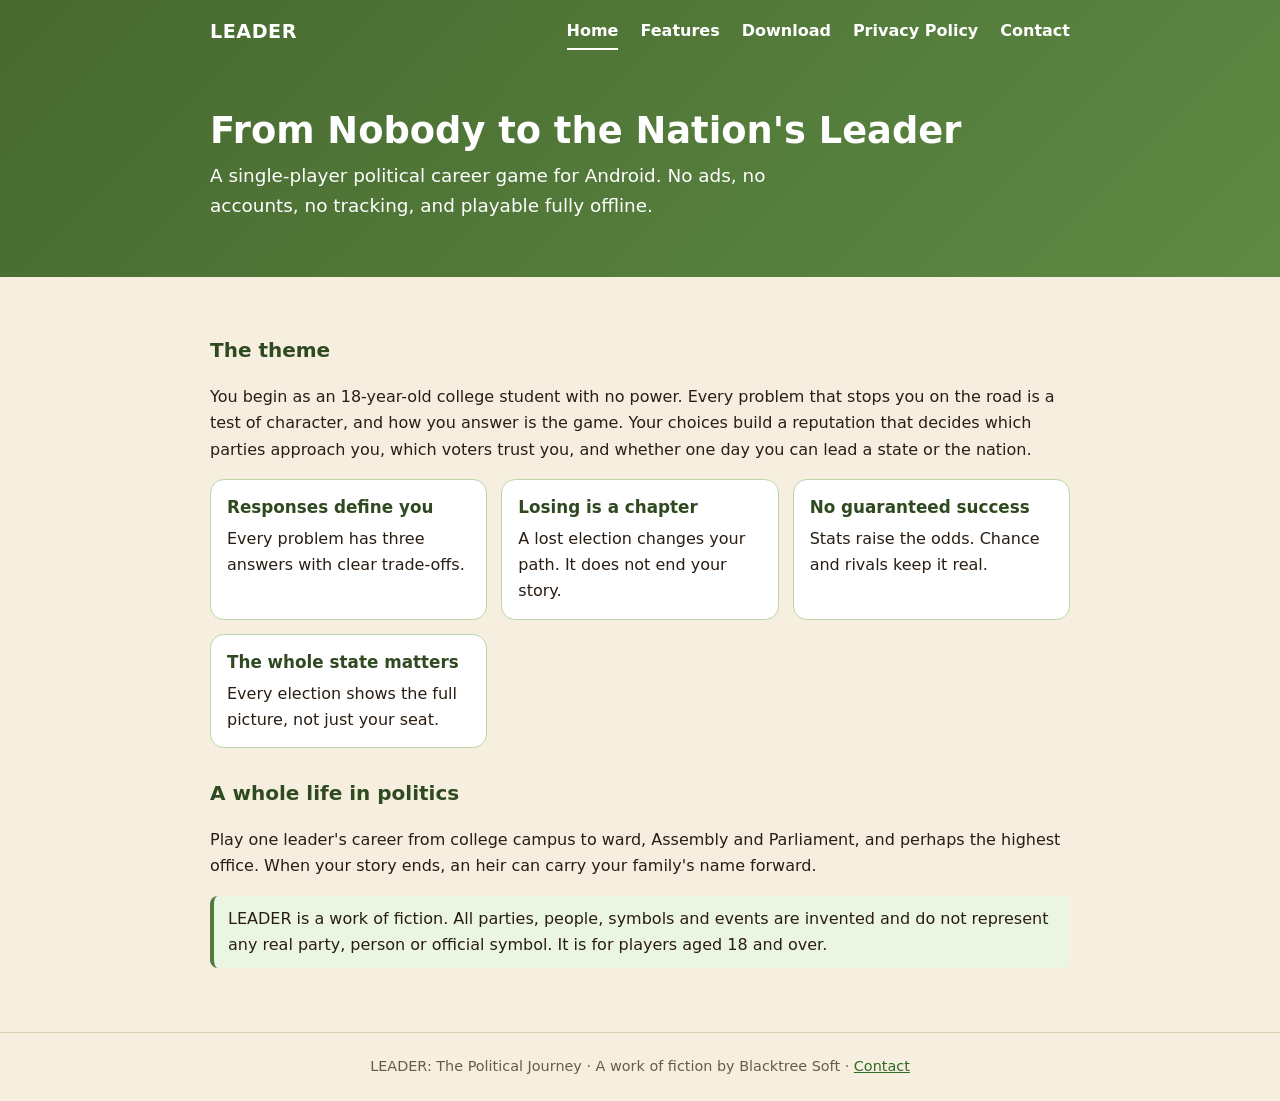
==== index.html @ b8b1bebf "Add Download page" ====
<!doctype html>
<html lang="en"><head><meta charset="utf-8"><meta name="viewport" content="width=device-width,initial-scale=1">
<title>LEADER: The Political Journey</title><meta name="description" content="LEADER: The Political Journey, a fictional single-player political career game for Android.">
<link rel="stylesheet" href="style.css"></head><body>
<header><nav><b>LEADER</b><a href="index.html" class=on>Home</a><a href="features.html">Features</a><a href="download.html">Download</a><a href="privacy.html">Privacy Policy</a><a href="contact.html">Contact</a></nav><div class="hero"><h1>From Nobody to the Nation's Leader</h1><p>A single-player political career game for Android. No ads, no accounts, no tracking, and playable fully offline.</p></div></header>
<main>
<h2>The theme</h2>
<p>You begin as an 18-year-old college student with no power. Every problem that stops you on the road is a test of character, and how you answer is the game. Your choices build a reputation that decides which parties approach you, which voters trust you, and whether one day you can lead a state or the nation.</p>
<div class="grid">
<div class="card"><h3>Responses define you</h3><p>Every problem has three answers with clear trade-offs.</p></div>
<div class="card"><h3>Losing is a chapter</h3><p>A lost election changes your path. It does not end your story.</p></div>
<div class="card"><h3>No guaranteed success</h3><p>Stats raise the odds. Chance and rivals keep it real.</p></div>
<div class="card"><h3>The whole state matters</h3><p>Every election shows the full picture, not just your seat.</p></div>
</div>
<h2>A whole life in politics</h2>
<p>Play one leader's career from college campus to ward, Assembly and Parliament, and perhaps the highest office. When your story ends, an heir can carry your family's name forward.</p>
<p class="note">LEADER is a work of fiction. All parties, people, symbols and events are invented and do not represent any real party, person or official symbol. It is for players aged 18 and over.</p>
</main>
<footer>LEADER: The Political Journey &middot; A work of fiction by Blacktree Soft &middot; <a href="contact.html">Contact</a></footer>
</body></html>
---- style.css ----
*{box-sizing:border-box}body{margin:0;font:16px/1.65 system-ui,-apple-system,Segoe UI,Roboto,sans-serif;color:#2a1d12;background:#f6efdf}
header{background:linear-gradient(135deg,#47692f,#5e8a44);color:#fff}
nav{max-width:900px;margin:auto;padding:14px 20px;display:flex;flex-wrap:wrap;gap:6px 22px;align-items:center}
nav b{font-size:1.2rem;margin-right:auto;letter-spacing:.5px}nav a{color:#fff;text-decoration:none;font-weight:600;padding:4px 0;border-bottom:2px solid transparent}
nav a.on,nav a:hover{border-color:#fff}
.hero{max-width:900px;margin:auto;padding:46px 20px 56px}.hero h1{font-size:2.3rem;margin:0 0 8px;line-height:1.15}.hero p{font-size:1.15rem;margin:0;max-width:600px}
main{max-width:900px;margin:auto;padding:28px 20px 48px}h1{font-size:1.9rem}h2{font-size:1.25rem;margin-top:1.8rem;color:#2f4a20}
.grid{display:grid;grid-template-columns:repeat(auto-fit,minmax(240px,1fr));gap:14px}
.card{background:#fff;border:1.5px solid #b9d6a8;border-radius:14px;padding:14px 16px}.card h3{margin:0 0 4px;font-size:1.05rem;color:#2f4a20}.card p{margin:0}
.note{background:#eaf6e3;border-left:4px solid #52783b;padding:10px 14px;border-radius:8px}
footer{text-align:center;padding:22px 16px;color:#6b5a48;font-size:.9rem;border-top:1px solid #dccfb4}
a{color:#2f6a22}
.btn{display:inline-block;background:#47692f;color:#fff;text-decoration:none;font-weight:700;padding:12px 24px;border-radius:12px}
code{background:#eaf6e3;padding:1px 5px;border-radius:4px}
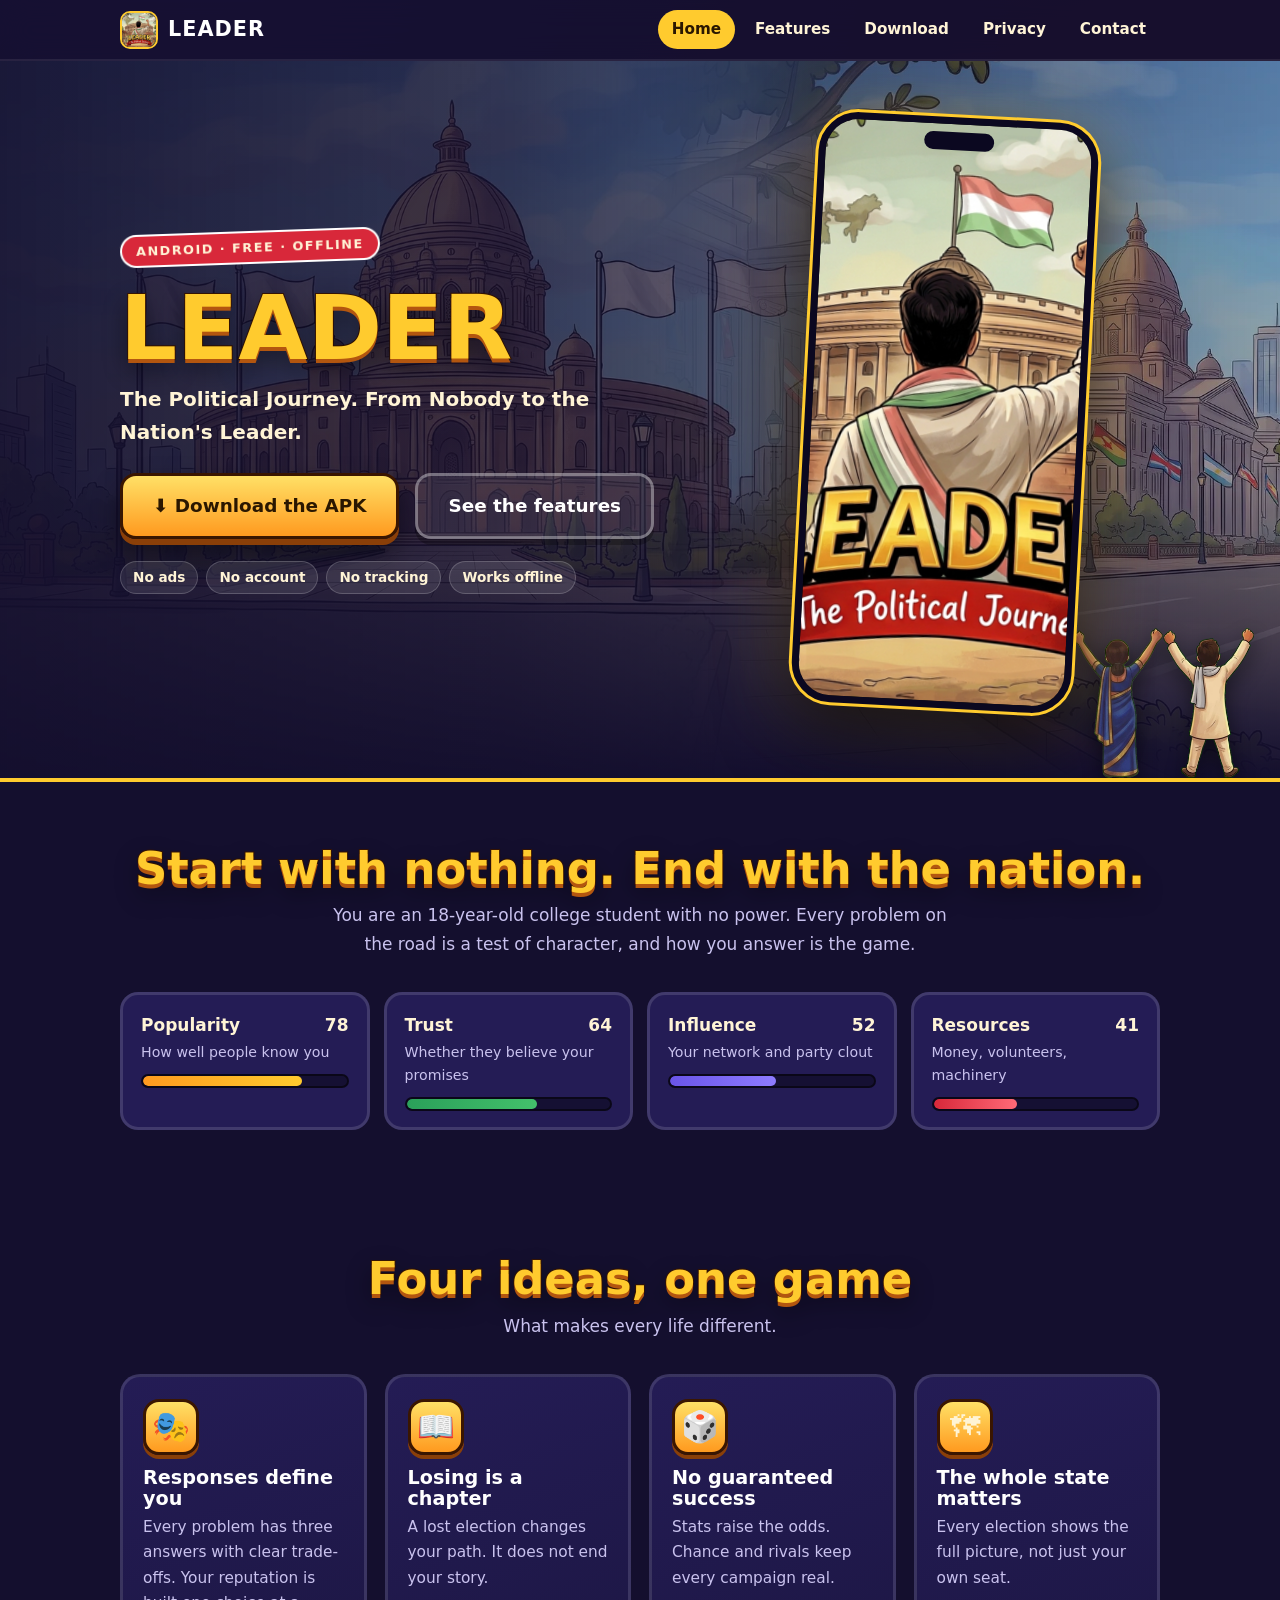
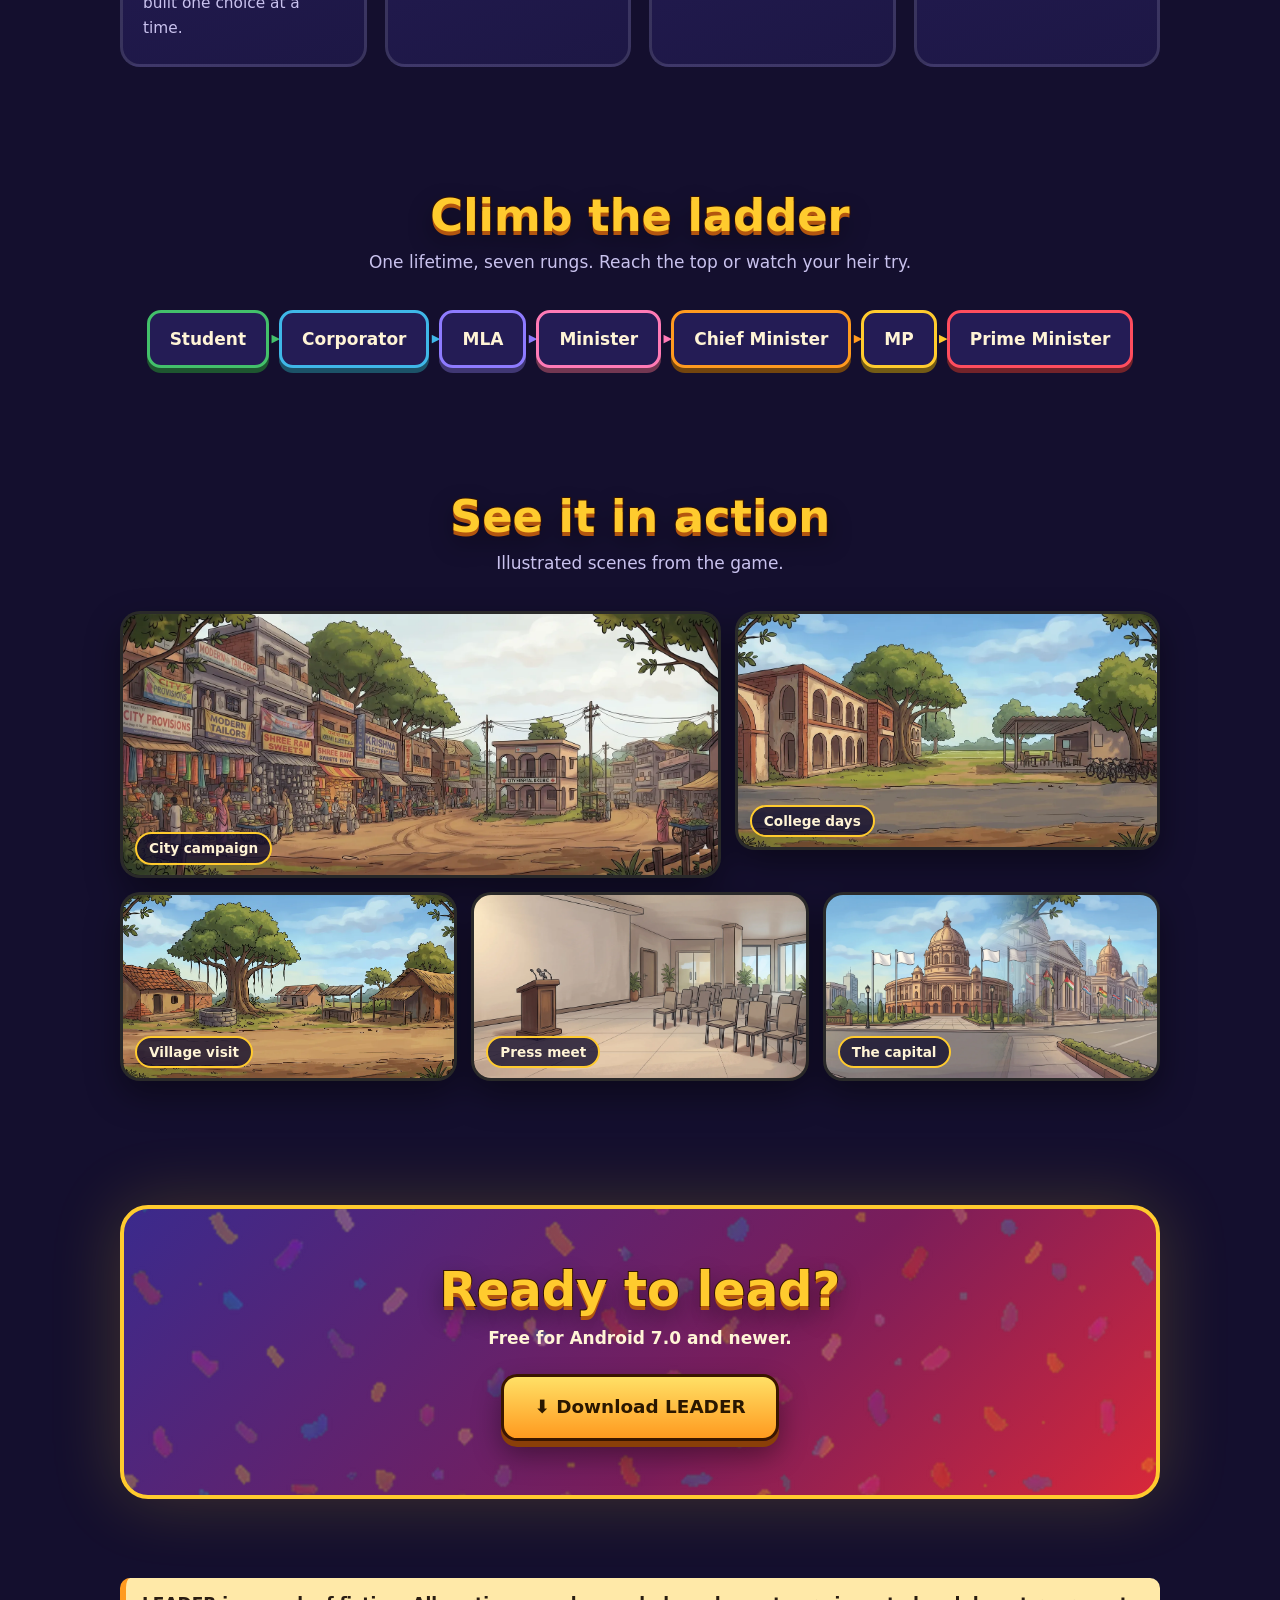
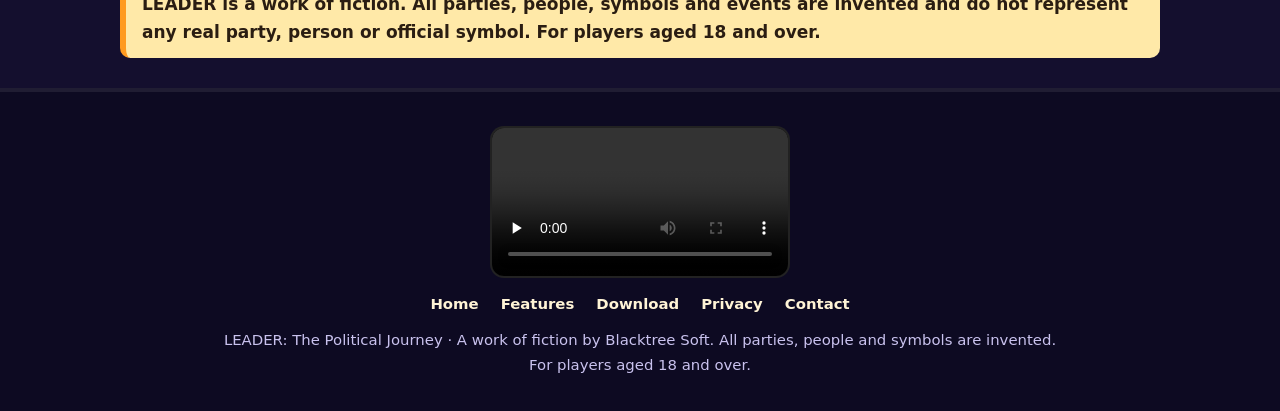
==== commit c2913d2e: "Game-style redesign with game art, title video and animations Co-Authored-By: Claude Sonnet 5.5 <nor" ====
--- a/index.html
+++ b/index.html
@@ -1,20 +1,61 @@
 <!doctype html>
 <html lang="en"><head><meta charset="utf-8"><meta name="viewport" content="width=device-width,initial-scale=1">
-<title>LEADER: The Political Journey</title><meta name="description" content="LEADER: The Political Journey, a fictional single-player political career game for Android.">
-<link rel="stylesheet" href="style.css"></head><body>
-<header><nav><b>LEADER</b><a href="index.html" class=on>Home</a><a href="features.html">Features</a><a href="download.html">Download</a><a href="privacy.html">Privacy Policy</a><a href="contact.html">Contact</a></nav><div class="hero"><h1>From Nobody to the Nation's Leader</h1><p>A single-player political career game for Android. No ads, no accounts, no tracking, and playable fully offline.</p></div></header>
-<main>
-<h2>The theme</h2>
-<p>You begin as an 18-year-old college student with no power. Every problem that stops you on the road is a test of character, and how you answer is the game. Your choices build a reputation that decides which parties approach you, which voters trust you, and whether one day you can lead a state or the nation.</p>
+<title>LEADER: The Political Journey</title><meta name="description" content="LEADER: The Political Journey, a fictional single-player political career game for Android. Rise from student to Prime Minister."><meta name="theme-color" content="#140f2e">
+<meta property="og:title" content="LEADER: The Political Journey"><meta property="og:description" content="LEADER: The Political Journey, a fictional single-player political career game for Android. Rise from student to Prime Minister."><meta property="og:image" content="img/icon.png">
+<link rel="icon" href="img/favicon.png"><link rel="stylesheet" href="style.css"></head><body>
+<div class="bar"><div class="wrap"><a class="logo" href="index.html"><img src="img/favicon.png" alt="">LEADER</a><nav><a href="index.html" class=on>Home</a><a href="features.html">Features</a><a href="download.html">Download</a><a href="privacy.html">Privacy</a><a href="contact.html">Contact</a></nav></div></div>
+<header class="hero"><div class="bg"></div>
+<div class="heroChars"><img src="img/player_female_formal_cheer.webp" alt=""><img src="img/player_male_kurta_cheer.webp" alt=""></div>
+<div class="wrap"><div>
+<span class="tag">Android &middot; Free &middot; Offline</span>
+<h1 class="gold">LEADER</h1>
+<p class="lead">The Political Journey. From Nobody to the Nation's Leader.</p>
+<div class="cta"><a class="btn" href="download.html">&#11015; Download the APK</a><a class="btn ghost" href="features.html">See the features</a></div>
+<div class="badges"><span>No ads</span><span>No account</span><span>No tracking</span><span>Works offline</span></div>
+</div>
+<div class="phone"><video src="video/title.mp4" autoplay muted loop playsinline poster="img/icon.png"></video></div>
+</div></header>
+
+<section><div class="wrap"><h2 class="sec gold rv">Start with nothing. End with the nation.</h2>
+<p class="sub rv">You are an 18-year-old college student with no power. Every problem on the road is a test of character, and how you answer is the game.</p>
+<div class="stats">
+<div class="stat"><b>Popularity <span>78</span></b><small>How well people know you</small><div class="meter"><i style="--w:78%;background:linear-gradient(90deg,#ff9a1f,#ffcb2e)"></i></div></div>
+<div class="stat"><b>Trust <span>64</span></b><small>Whether they believe your promises</small><div class="meter"><i style="--w:64%;background:linear-gradient(90deg,#2aa05a,#43c06b)"></i></div></div>
+<div class="stat"><b>Influence <span>52</span></b><small>Your network and party clout</small><div class="meter"><i style="--w:52%;background:linear-gradient(90deg,#6a55e8,#8e7bff)"></i></div></div>
+<div class="stat"><b>Resources <span>41</span></b><small>Money, volunteers, machinery</small><div class="meter"><i style="--w:41%;background:linear-gradient(90deg,#d8283a,#ff6a77)"></i></div></div>
+</div></div></section>
+
+<section><div class="wrap"><h2 class="sec gold rv">Four ideas, one game</h2><p class="sub rv">What makes every life different.</p>
 <div class="grid">
-<div class="card"><h3>Responses define you</h3><p>Every problem has three answers with clear trade-offs.</p></div>
-<div class="card"><h3>Losing is a chapter</h3><p>A lost election changes your path. It does not end your story.</p></div>
-<div class="card"><h3>No guaranteed success</h3><p>Stats raise the odds. Chance and rivals keep it real.</p></div>
-<div class="card"><h3>The whole state matters</h3><p>Every election shows the full picture, not just your seat.</p></div>
-</div>
-<h2>A whole life in politics</h2>
-<p>Play one leader's career from college campus to ward, Assembly and Parliament, and perhaps the highest office. When your story ends, an heir can carry your family's name forward.</p>
-<p class="note">LEADER is a work of fiction. All parties, people, symbols and events are invented and do not represent any real party, person or official symbol. It is for players aged 18 and over.</p>
-</main>
-<footer>LEADER: The Political Journey &middot; A work of fiction by Blacktree Soft &middot; <a href="contact.html">Contact</a></footer>
+<div class="card rv"><div class="ico">&#127917;</div><h3>Responses define you</h3><p>Every problem has three answers with clear trade-offs. Your reputation is built one choice at a time.</p></div>
+<div class="card rv"><div class="ico">&#128214;</div><h3>Losing is a chapter</h3><p>A lost election changes your path. It does not end your story.</p></div>
+<div class="card rv"><div class="ico">&#127922;</div><h3>No guaranteed success</h3><p>Stats raise the odds. Chance and rivals keep every campaign real.</p></div>
+<div class="card rv"><div class="ico">&#128506;</div><h3>The whole state matters</h3><p>Every election shows the full picture, not just your own seat.</p></div>
+</div></div></section>
+
+<section><div class="wrap"><h2 class="sec gold rv">Climb the ladder</h2><p class="sub rv">One lifetime, seven rungs. Reach the top or watch your heir try.</p>
+<div class="ladder rv"><div class="rung">Student</div><div class="rung">Corporator</div><div class="rung">MLA</div><div class="rung">Minister</div><div class="rung">Chief Minister</div><div class="rung">MP</div><div class="rung">Prime Minister</div></div></div></section>
+
+<section><div class="wrap"><h2 class="sec gold rv">See it in action</h2><p class="sub rv">Illustrated scenes from the game.</p>
+<div class="gal">
+<div class="shot rv"><img src="img/trail_city_2.webp" alt="A busy city street" loading="lazy"><span>City campaign</span></div>
+<div class="shot rv"><img src="img/trail_college.webp" alt="A college campus" loading="lazy"><span>College days</span></div>
+<div class="shot rv"><img src="img/trail_village_4.webp" alt="A village road" loading="lazy"><span>Village visit</span></div>
+<div class="shot rv"><img src="img/bg_press.webp" alt="The press room" loading="lazy"><span>Press meet</span></div>
+<div class="shot rv"><img src="img/bg_capital.webp" alt="The capital" loading="lazy"><span>The capital</span></div>
+</div></div></section>
+
+<section><div class="wrap"><div class="band rv"><h2 class="gold">Ready to lead?</h2><p style="font-weight:800;margin:0 0 22px">Free for Android 7.0 and newer.</p><a class="btn" href="download.html">&#11015; Download LEADER</a></div></div></section>
+<div class="wrap"><p class="note" style="color:#2a1d12;font-weight:700">LEADER is a work of fiction. All parties, people, symbols and events are invented and do not represent any real party, person or official symbol. For players aged 18 and over.</p></div>
+
+<footer><div class="made"><video src="video/blacktree.mp4" controls preload="none" playsinline></video></div>
+<div class="links"><a href="index.html">Home</a><a href="features.html">Features</a><a href="download.html">Download</a><a href="privacy.html">Privacy</a><a href="contact.html">Contact</a></div>
+LEADER: The Political Journey &middot; A work of fiction by Blacktree Soft. All parties, people and symbols are invented.<br>For players aged 18 and over.</footer>
+
+<script>
+(function(){var io=new IntersectionObserver(function(es){es.forEach(function(e){if(e.isIntersecting){e.target.classList.add('on');io.unobserve(e.target)}})},{threshold:.15});
+document.querySelectorAll('.rv,.stats').forEach(function(n){io.observe(n)});
+setTimeout(function(){document.querySelectorAll('.rv,.stats').forEach(function(n){var r=n.getBoundingClientRect();if(r.top<innerHeight*1.2)n.classList.add('on')})},1200);
+var v=document.querySelector('.phone video');if(v){v.play&&v.play().catch(function(){})}})();
+</script>
 </body></html>
--- a/style.css
+++ b/style.css
@@ -1,14 +1,95 @@
-*{box-sizing:border-box}body{margin:0;font:16px/1.65 system-ui,-apple-system,Segoe UI,Roboto,sans-serif;color:#2a1d12;background:#f6efdf}
-header{background:linear-gradient(135deg,#47692f,#5e8a44);color:#fff}
-nav{max-width:900px;margin:auto;padding:14px 20px;display:flex;flex-wrap:wrap;gap:6px 22px;align-items:center}
-nav b{font-size:1.2rem;margin-right:auto;letter-spacing:.5px}nav a{color:#fff;text-decoration:none;font-weight:600;padding:4px 0;border-bottom:2px solid transparent}
-nav a.on,nav a:hover{border-color:#fff}
-.hero{max-width:900px;margin:auto;padding:46px 20px 56px}.hero h1{font-size:2.3rem;margin:0 0 8px;line-height:1.15}.hero p{font-size:1.15rem;margin:0;max-width:600px}
-main{max-width:900px;margin:auto;padding:28px 20px 48px}h1{font-size:1.9rem}h2{font-size:1.25rem;margin-top:1.8rem;color:#2f4a20}
-.grid{display:grid;grid-template-columns:repeat(auto-fit,minmax(240px,1fr));gap:14px}
-.card{background:#fff;border:1.5px solid #b9d6a8;border-radius:14px;padding:14px 16px}.card h3{margin:0 0 4px;font-size:1.05rem;color:#2f4a20}.card p{margin:0}
-.note{background:#eaf6e3;border-left:4px solid #52783b;padding:10px 14px;border-radius:8px}
-footer{text-align:center;padding:22px 16px;color:#6b5a48;font-size:.9rem;border-top:1px solid #dccfb4}
-a{color:#2f6a22}
-.btn{display:inline-block;background:#47692f;color:#fff;text-decoration:none;font-weight:700;padding:12px 24px;border-radius:12px}
-code{background:#eaf6e3;padding:1px 5px;border-radius:4px}
+
+:root{--ink:#140f2e;--ink2:#1d1745;--panel:#241c55;--gold:#ffcb2e;--gold2:#ff9a1f;--red:#d8283a;--green:#43c06b;--cream:#fff4d6;--mut:#c9c2ee}
+*{box-sizing:border-box}html{scroll-behavior:smooth}
+body{margin:0;font:17px/1.65 "Avenir Next",ui-rounded,"Trebuchet MS",system-ui,sans-serif;color:var(--cream);background:var(--ink);overflow-x:hidden}
+body:before{content:"";position:fixed;inset:0;z-index:-1;background:radial-gradient(900px 500px at 15% -5%,#3b2a8c55,transparent),radial-gradient(800px 500px at 100% 20%,#d8283a22,transparent),var(--ink)}
+a{color:var(--gold)}img{max-width:100%}
+.wrap{max-width:1080px;margin:auto;padding:0 20px}
+/* nav */
+.bar{position:sticky;top:0;z-index:20;backdrop-filter:blur(14px);background:#140f2ecc;border-bottom:2px solid #ffffff14}
+.bar .wrap{display:flex;align-items:center;gap:8px 20px;flex-wrap:wrap;padding-top:10px;padding-bottom:10px}
+.logo{display:flex;align-items:center;gap:10px;margin-right:auto;text-decoration:none;color:#fff;font-weight:900;font-size:1.3rem;letter-spacing:1px}
+.logo img{width:38px;height:38px;border-radius:10px;border:2px solid var(--gold)}
+.bar nav{display:flex;flex-wrap:wrap;gap:4px 6px}
+.bar nav a{color:var(--cream);text-decoration:none;font-weight:800;font-size:.95rem;padding:7px 14px;border-radius:999px;transition:.2s}
+.bar nav a:hover{background:#ffffff1c}.bar nav a.on{background:var(--gold);color:#2a1700}
+/* type */
+h1,h2,h3{font-family:"Arial Rounded MT Bold","Avenir Next",ui-rounded,"Trebuchet MS",system-ui,sans-serif;font-weight:900;line-height:1.1;margin:0}
+.gold{color:var(--gold);-webkit-text-stroke:2px #3a1600;paint-order:stroke fill;text-shadow:0 4px 0 #b3560f,0 10px 24px #0007}
+h2.sec{font-size:clamp(1.9rem,4.5vw,2.8rem);text-align:center;margin:0 0 8px}
+.sub{text-align:center;color:var(--mut);max-width:620px;margin:0 auto 34px}
+section{padding:62px 0}
+/* buttons */
+.btn{display:inline-flex;align-items:center;gap:10px;font-weight:900;font-size:1.15rem;text-decoration:none;color:#2a1700;padding:15px 30px;border-radius:16px;background:linear-gradient(#ffe066,var(--gold2));border:3px solid #3a1600;box-shadow:0 6px 0 #8a3f08,0 14px 28px #0006;transition:.15s}
+.btn:hover{transform:translateY(-3px);box-shadow:0 9px 0 #8a3f08,0 18px 34px #0007}.btn:active{transform:translateY(4px);box-shadow:0 2px 0 #8a3f08}
+.btn.ghost{background:#ffffff14;color:#fff;border-color:#ffffff55;box-shadow:0 6px 0 #0004}
+/* hero */
+.hero{position:relative;overflow:hidden;border-bottom:4px solid var(--gold)}
+.hero .bg{position:absolute;inset:0;background:url(img/bg_capital.webp) center/cover;filter:saturate(1.15);transform:scale(1.08);animation:drift 28s ease-in-out infinite alternate}
+.hero:after{content:"";position:absolute;inset:0;background:linear-gradient(90deg,#140f2ef0 0%,#140f2ecc 40%,#140f2e55 100%),linear-gradient(0deg,var(--ink),transparent 40%)}
+.hero .wrap{position:relative;z-index:2;display:grid;grid-template-columns:1.15fr .85fr;gap:30px;align-items:center;padding-top:56px;padding-bottom:70px}
+.tag{display:inline-block;background:var(--red);border:2px solid #fff;border-radius:999px;padding:4px 14px;font-weight:900;font-size:.8rem;letter-spacing:1.5px;text-transform:uppercase;transform:rotate(-2deg)}
+.hero h1{font-size:clamp(3rem,9vw,5.6rem);margin:14px 0 4px}
+.hero .lead{font-size:1.25rem;font-weight:700;margin:6px 0 24px;max-width:520px}
+.cta{display:flex;flex-wrap:wrap;gap:16px}
+.badges{display:flex;flex-wrap:wrap;gap:8px;margin-top:22px}.badges span{background:#ffffff18;border:1.5px solid #ffffff30;border-radius:999px;padding:4px 12px;font-size:.85rem;font-weight:800}
+.phone{justify-self:center;position:relative;width:min(280px,70vw);aspect-ratio:9/19;border-radius:40px;border:7px solid #0b0820;background:#000;box-shadow:0 0 0 3px var(--gold),0 30px 70px #000a,0 0 80px #ffcb2e44;overflow:hidden;transform:rotate(3deg);animation:float 5s ease-in-out infinite}
+.phone video{width:100%;height:100%;object-fit:cover;display:block}
+.phone:before{content:"";position:absolute;top:8px;left:50%;width:70px;height:18px;margin-left:-35px;background:#0b0820;border-radius:12px;z-index:3}
+@keyframes float{50%{transform:rotate(3deg) translateY(-14px)}}@keyframes drift{to{transform:scale(1.18) translateX(-2%)}}
+.heroChars{position:absolute;right:2%;bottom:0;z-index:1;display:flex;gap:0;align-items:flex-end;opacity:.95;pointer-events:none}
+.heroChars img{height:150px;filter:drop-shadow(0 8px 10px #0008)}
+/* stat bars */
+.stats{display:grid;grid-template-columns:repeat(auto-fit,minmax(220px,1fr));gap:14px}
+.stat{background:var(--panel);border:3px solid #ffffff22;border-radius:18px;padding:16px 18px}
+.stat b{display:flex;justify-content:space-between;font-weight:900}.stat small{color:var(--mut);display:block;margin:2px 0 10px}
+.meter{height:14px;border-radius:99px;background:#0006;overflow:hidden;border:2px solid #0008}.meter i{display:block;height:100%;width:0;border-radius:99px;transition:width 1.4s cubic-bezier(.2,.8,.2,1)}
+.on .meter i{width:var(--w)}
+/* cards */
+.grid{display:grid;grid-template-columns:repeat(auto-fit,minmax(215px,1fr));gap:18px}
+.card{position:relative;background:linear-gradient(160deg,var(--panel),var(--ink2));border:3px solid #ffffff1f;border-radius:20px;padding:22px 20px;transition:.25s;overflow:hidden}
+.card:hover{transform:translateY(-6px) rotate(-.6deg);border-color:var(--gold);box-shadow:0 18px 40px #0007,0 0 0 1px var(--gold)}
+.card .ico{width:56px;height:56px;display:grid;place-items:center;font-size:1.9rem;border-radius:16px;background:linear-gradient(#ffe066,var(--gold2));border:3px solid #3a1600;box-shadow:0 4px 0 #8a3f08;margin-bottom:12px}
+.card h3{font-size:1.2rem;margin-bottom:6px;color:#fff}.card p{margin:0;color:var(--mut);font-size:.96rem}
+/* ladder */
+.ladder{display:flex;flex-wrap:wrap;justify-content:center;gap:10px}
+.rung{position:relative;padding:12px 20px;border-radius:14px;font-weight:900;background:var(--panel);border:3px solid #ffffff2a;transition:.2s}
+.rung:nth-child(1){--c:#43c06b}.rung:nth-child(2){--c:#3fb7e8}.rung:nth-child(3){--c:#8e7bff}.rung:nth-child(4){--c:#ff7ab6}.rung:nth-child(5){--c:#ff9a1f}.rung:nth-child(6){--c:#ffcb2e}.rung:nth-child(7){--c:#ff4d5e}
+.rung{border-color:var(--c);box-shadow:0 5px 0 color-mix(in srgb,var(--c) 45%,#000)}.rung:hover{background:var(--c);color:#1a0d00;transform:translateY(-4px)}
+.rung:not(:last-child):after{content:"\25B6";position:absolute;right:-14px;top:50%;transform:translateY(-50%);font-size:.7rem;color:var(--c)}
+/* gallery */
+.gal{display:grid;grid-template-columns:repeat(12,1fr);gap:14px}
+.shot{position:relative;border-radius:20px;overflow:hidden;border:3px solid #ffffff2a;aspect-ratio:16/9;background:#000;box-shadow:0 14px 34px #0006}
+.shot img{width:100%;height:100%;object-fit:cover;transition:transform .6s}.shot:hover img{transform:scale(1.08)}
+.shot span{position:absolute;left:12px;bottom:10px;background:#140f2ecc;border:2px solid var(--gold);border-radius:999px;padding:3px 12px;font-weight:900;font-size:.85rem}
+.shot:nth-child(1){grid-column:span 7;aspect-ratio:auto;min-height:250px}.shot:nth-child(2){grid-column:span 5}
+.shot:nth-child(3),.shot:nth-child(4),.shot:nth-child(5){grid-column:span 4}
+/* download band */
+.band{position:relative;overflow:hidden;text-align:center;border-radius:28px;border:4px solid var(--gold);padding:54px 24px;background:linear-gradient(135deg,#3b2a8c,#7a1d5a 60%,#d8283a);box-shadow:0 0 70px #ffcb2e33}
+.band:before{content:"";position:absolute;inset:0;background:url(img/confetti.webp) center/cover;opacity:.28}
+.band>*{position:relative}.band h2{font-size:clamp(2rem,5vw,3rem);margin-bottom:8px}
+/* panels for text pages */
+.pagehead{position:relative;overflow:hidden;border-bottom:4px solid var(--gold);text-align:center;padding:50px 20px 44px}
+.pagehead:before{content:"";position:absolute;inset:0;background:var(--bg) center/cover;filter:saturate(1.1)}
+.pagehead:after{content:"";position:absolute;inset:0;background:linear-gradient(180deg,#140f2ebb,var(--ink))}
+.pagehead>*{position:relative;z-index:1}.pagehead h1{font-size:clamp(2.2rem,6vw,3.6rem)}.pagehead p{margin:8px auto 0;max-width:560px;color:var(--cream);font-weight:700}
+.paper{background:var(--cream);color:#2a1d12;border:4px solid #3a1600;border-radius:22px;padding:30px 30px 34px;box-shadow:0 8px 0 #8a3f08,0 24px 50px #0007;margin:40px 0 20px}
+.paper h1{display:none}.paper h2{font-size:1.25rem;margin:1.6rem 0 .3rem;color:#8a1f2c}.paper p,.paper li{color:#3b281a}.paper a{color:#a2230f;font-weight:800}
+.paper code{background:#f3e3b0;padding:1px 6px;border-radius:5px}
+.paper.dl{text-align:center}.paper.dl h2:first-child{margin-top:0}
+.note{background:#ffe9a8;border-left:6px solid var(--gold2);padding:12px 16px;border-radius:10px}
+.steps{counter-reset:s;list-style:none;padding:0;text-align:left;max-width:520px;margin:12px auto}
+.steps li{counter-increment:s;position:relative;padding:10px 0 10px 54px}
+.steps li:before{content:counter(s);position:absolute;left:0;top:6px;width:38px;height:38px;border-radius:50%;display:grid;place-items:center;font-weight:900;color:#2a1700;background:linear-gradient(#ffe066,var(--gold2));border:3px solid #3a1600}
+.bigmail{font-size:clamp(1.2rem,4vw,2rem);font-weight:900;word-break:break-all}
+.share{display:flex;gap:30px;flex-wrap:wrap;align-items:center;justify-content:center;margin-top:10px}
+/* footer */
+footer{margin-top:30px;border-top:4px solid #ffffff14;background:#0d0a22;text-align:center;padding:34px 20px;color:var(--mut);font-size:.93rem}
+footer .links{display:flex;flex-wrap:wrap;justify-content:center;gap:6px 22px;margin-bottom:12px}
+footer a{text-decoration:none;font-weight:800;color:var(--cream)}footer a:hover{color:var(--gold)}
+.made{max-width:300px;margin:0 auto 14px;border-radius:14px;overflow:hidden;border:2px solid #ffffff22;background:#000}.made video{width:100%;display:block}
+/* reveal */
+.rv{opacity:0;transform:translateY(28px);transition:opacity .7s,transform .7s}.rv.on{opacity:1;transform:none}
+@media(max-width:820px){.hero .wrap{grid-template-columns:1fr;text-align:center}.hero .lead{margin-inline:auto}.cta,.badges{justify-content:center}.heroChars{display:none}.hero:after{background:linear-gradient(180deg,#140f2ecc,#140f2ef2)}.phone{order:-1;width:200px}
+ .gal{grid-template-columns:1fr 1fr}.shot:nth-child(n){grid-column:span 2;aspect-ratio:16/9;min-height:0}.rung:after{display:none}.paper{padding:22px 18px}}
+@media(prefers-reduced-motion:reduce){*{animation:none!important;transition:none!important}.rv{opacity:1;transform:none}}
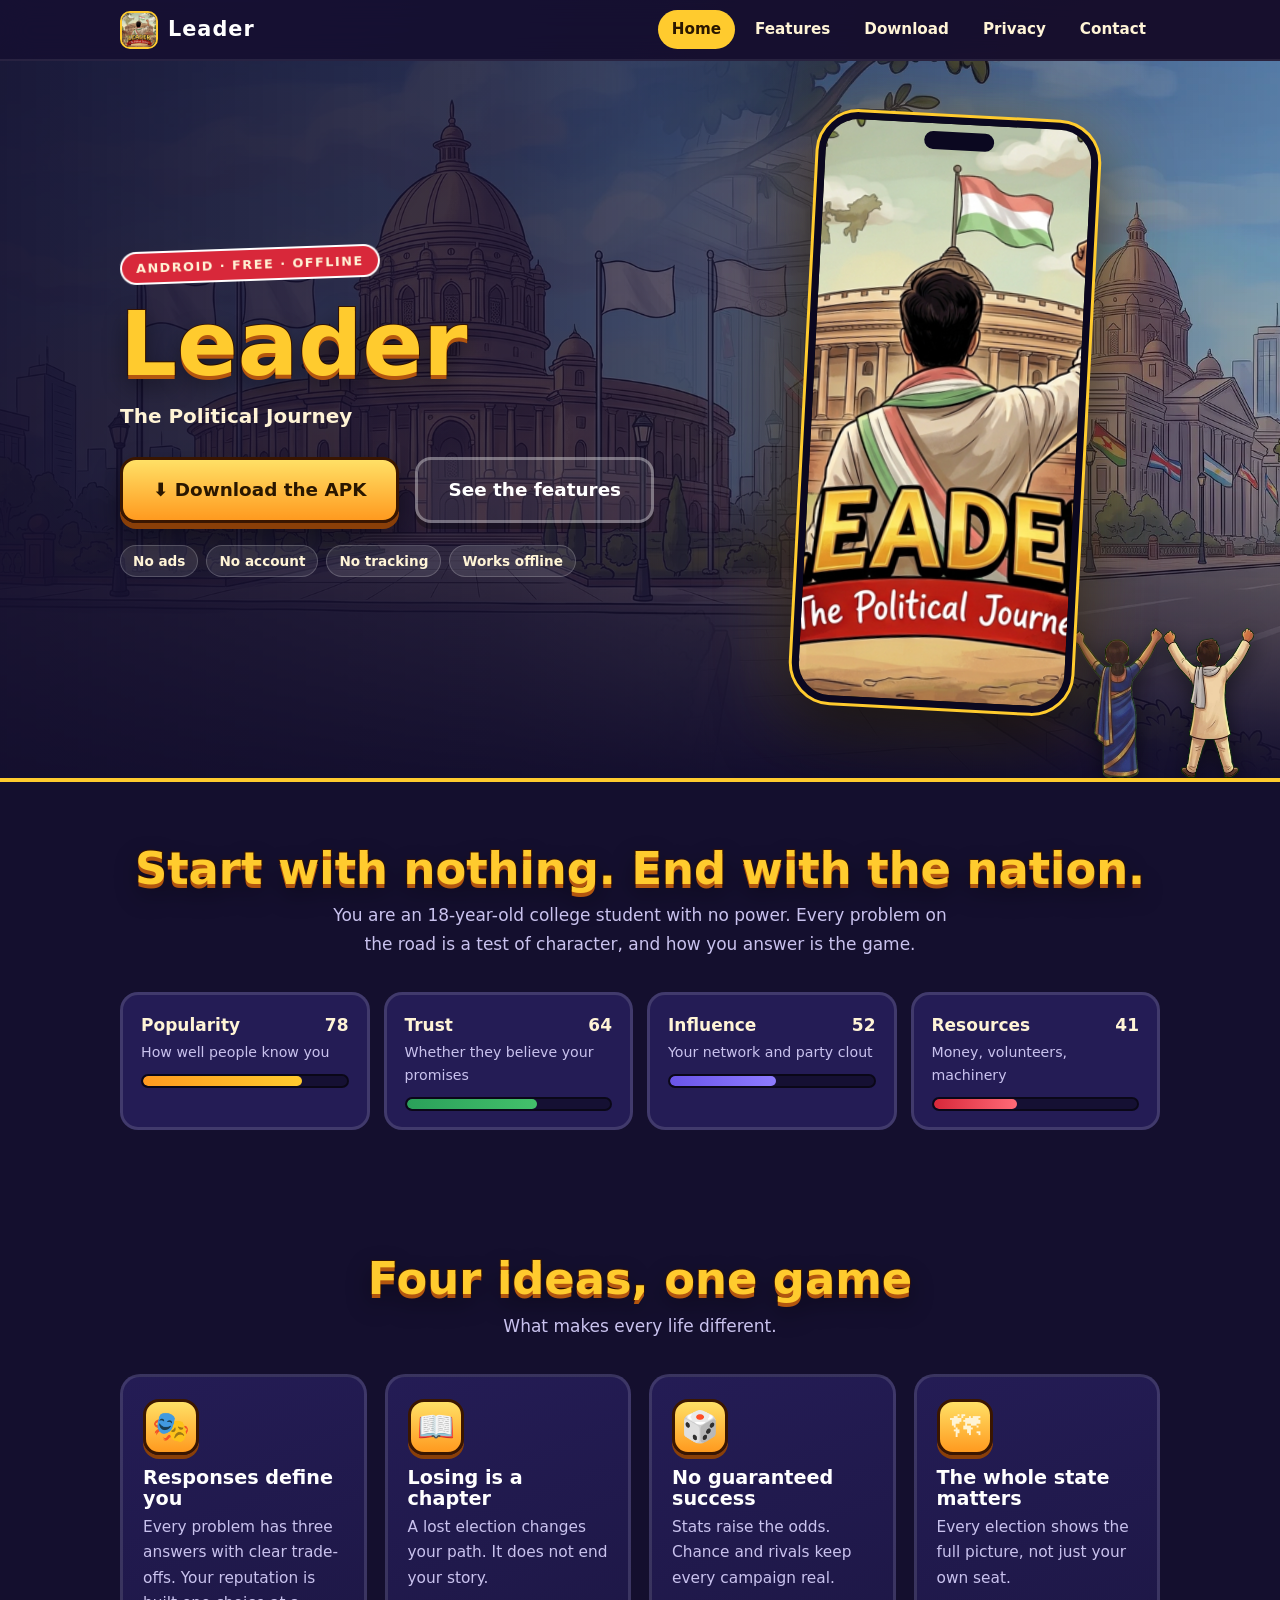
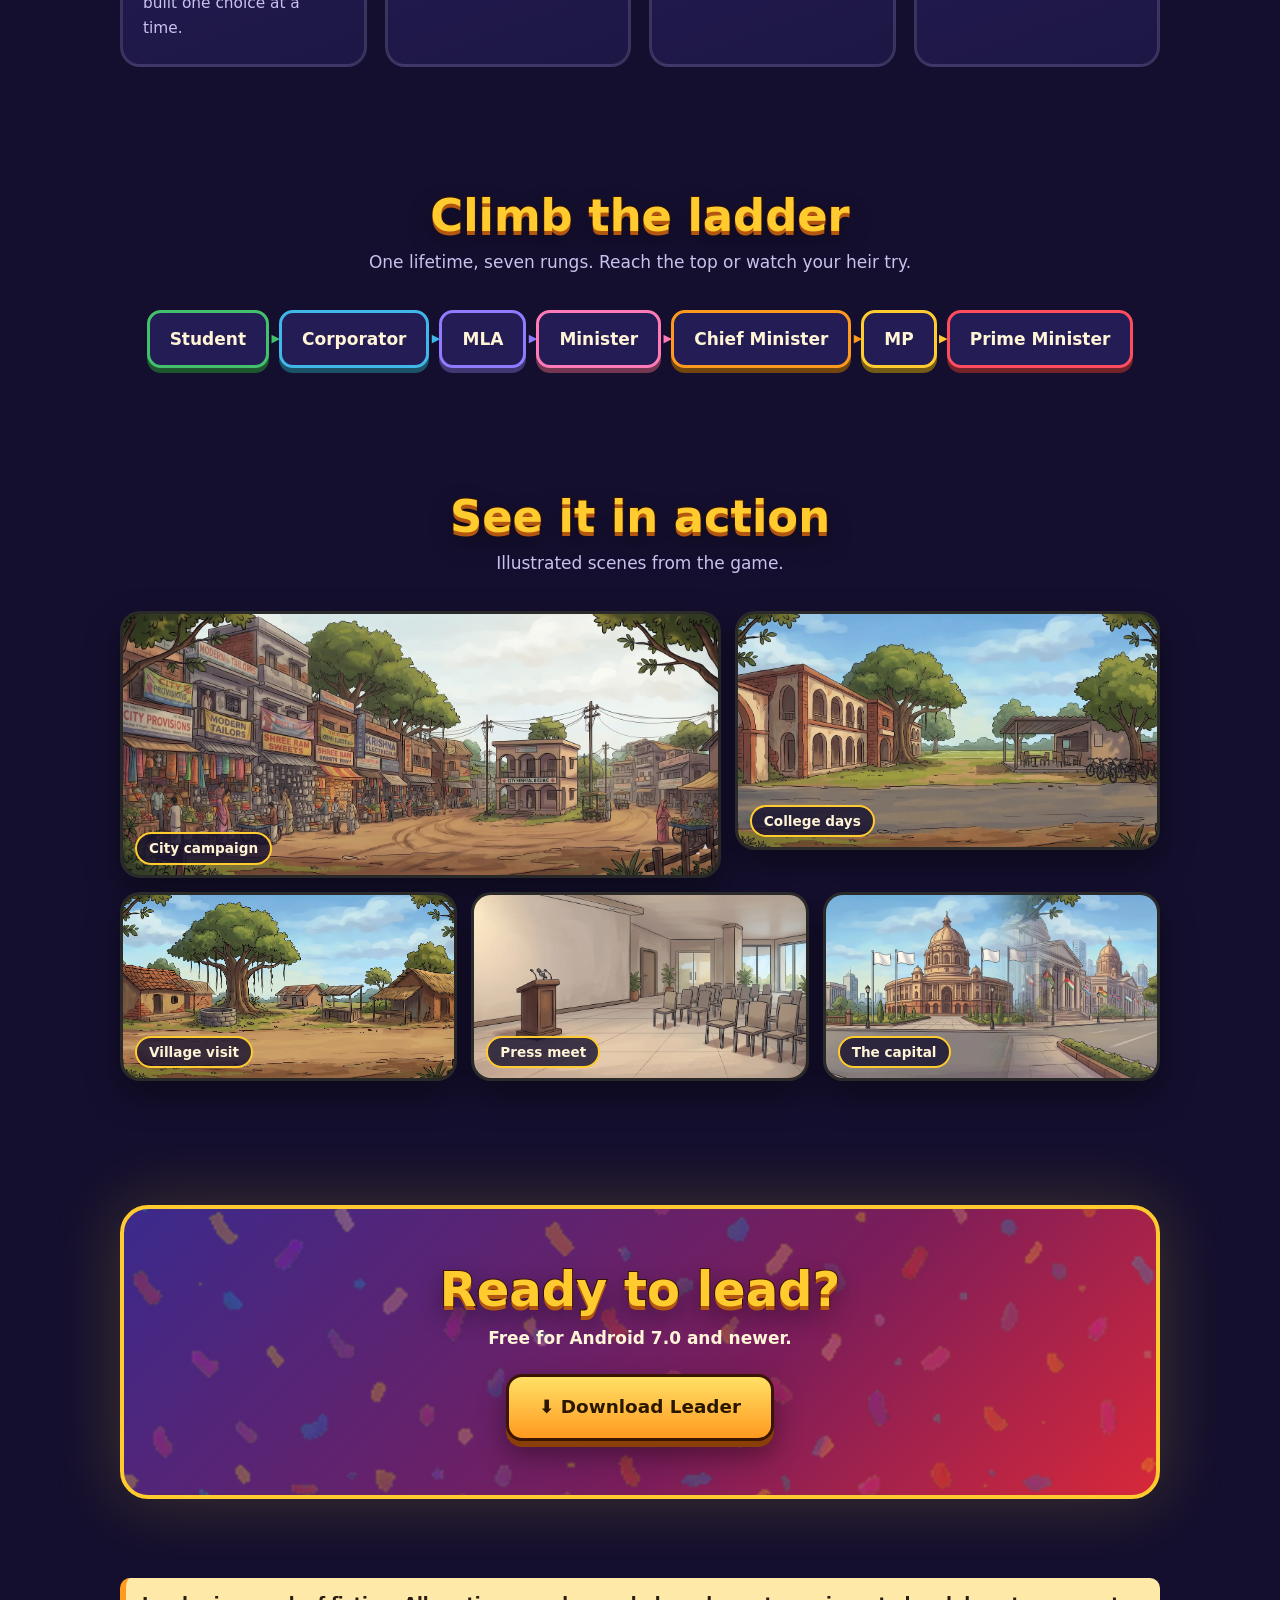
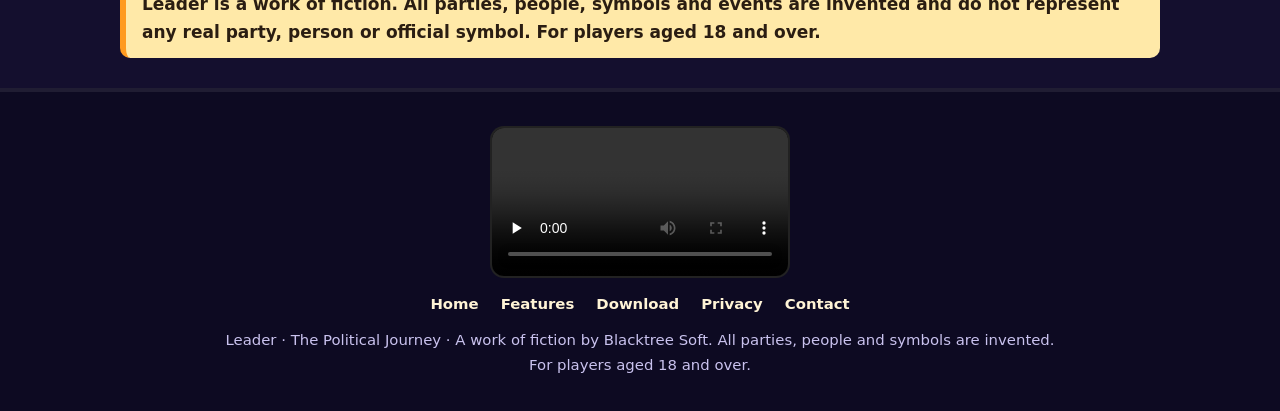
==== commit 47ea97ea: "Game name Leader, tagline The Political Journey Co-Authored-By: Claude Sonnet 5.5 <noreply@anthropic" ====
--- a/index.html
+++ b/index.html
@@ -1,15 +1,15 @@
 <!doctype html>
 <html lang="en"><head><meta charset="utf-8"><meta name="viewport" content="width=device-width,initial-scale=1">
-<title>LEADER: The Political Journey</title><meta name="description" content="LEADER: The Political Journey, a fictional single-player political career game for Android. Rise from student to Prime Minister."><meta name="theme-color" content="#140f2e">
-<meta property="og:title" content="LEADER: The Political Journey"><meta property="og:description" content="LEADER: The Political Journey, a fictional single-player political career game for Android. Rise from student to Prime Minister."><meta property="og:image" content="img/icon.png">
+<title>Leader | The Political Journey</title><meta name="description" content="Leader: The Political Journey, a fictional single-player political career game for Android. Rise from student to Prime Minister."><meta name="theme-color" content="#140f2e">
+<meta property="og:title" content="Leader | The Political Journey"><meta property="og:description" content="Leader: The Political Journey, a fictional single-player political career game for Android. Rise from student to Prime Minister."><meta property="og:image" content="img/icon.png">
 <link rel="icon" href="img/favicon.png"><link rel="stylesheet" href="style.css"></head><body>
-<div class="bar"><div class="wrap"><a class="logo" href="index.html"><img src="img/favicon.png" alt="">LEADER</a><nav><a href="index.html" class=on>Home</a><a href="features.html">Features</a><a href="download.html">Download</a><a href="privacy.html">Privacy</a><a href="contact.html">Contact</a></nav></div></div>
+<div class="bar"><div class="wrap"><a class="logo" href="index.html"><img src="img/favicon.png" alt="">Leader</a><nav><a href="index.html" class=on>Home</a><a href="features.html">Features</a><a href="download.html">Download</a><a href="privacy.html">Privacy</a><a href="contact.html">Contact</a></nav></div></div>
 <header class="hero"><div class="bg"></div>
 <div class="heroChars"><img src="img/player_female_formal_cheer.webp" alt=""><img src="img/player_male_kurta_cheer.webp" alt=""></div>
 <div class="wrap"><div>
 <span class="tag">Android &middot; Free &middot; Offline</span>
-<h1 class="gold">LEADER</h1>
-<p class="lead">The Political Journey. From Nobody to the Nation's Leader.</p>
+<h1 class="gold">Leader</h1>
+<p class="lead">The Political Journey</p>
 <div class="cta"><a class="btn" href="download.html">&#11015; Download the APK</a><a class="btn ghost" href="features.html">See the features</a></div>
 <div class="badges"><span>No ads</span><span>No account</span><span>No tracking</span><span>Works offline</span></div>
 </div>
@@ -45,12 +45,12 @@
 <div class="shot rv"><img src="img/bg_capital.webp" alt="The capital" loading="lazy"><span>The capital</span></div>
 </div></div></section>
 
-<section><div class="wrap"><div class="band rv"><h2 class="gold">Ready to lead?</h2><p style="font-weight:800;margin:0 0 22px">Free for Android 7.0 and newer.</p><a class="btn" href="download.html">&#11015; Download LEADER</a></div></div></section>
-<div class="wrap"><p class="note" style="color:#2a1d12;font-weight:700">LEADER is a work of fiction. All parties, people, symbols and events are invented and do not represent any real party, person or official symbol. For players aged 18 and over.</p></div>
+<section><div class="wrap"><div class="band rv"><h2 class="gold">Ready to lead?</h2><p style="font-weight:800;margin:0 0 22px">Free for Android 7.0 and newer.</p><a class="btn" href="download.html">&#11015; Download Leader</a></div></div></section>
+<div class="wrap"><p class="note" style="color:#2a1d12;font-weight:700">Leader is a work of fiction. All parties, people, symbols and events are invented and do not represent any real party, person or official symbol. For players aged 18 and over.</p></div>
 
 <footer><div class="made"><video src="video/blacktree.mp4" controls preload="none" playsinline></video></div>
 <div class="links"><a href="index.html">Home</a><a href="features.html">Features</a><a href="download.html">Download</a><a href="privacy.html">Privacy</a><a href="contact.html">Contact</a></div>
-LEADER: The Political Journey &middot; A work of fiction by Blacktree Soft. All parties, people and symbols are invented.<br>For players aged 18 and over.</footer>
+Leader &middot; The Political Journey &middot; A work of fiction by Blacktree Soft. All parties, people and symbols are invented.<br>For players aged 18 and over.</footer>
 
 <script>
 (function(){var io=new IntersectionObserver(function(es){es.forEach(function(e){if(e.isIntersecting){e.target.classList.add('on');io.unobserve(e.target)}})},{threshold:.15});
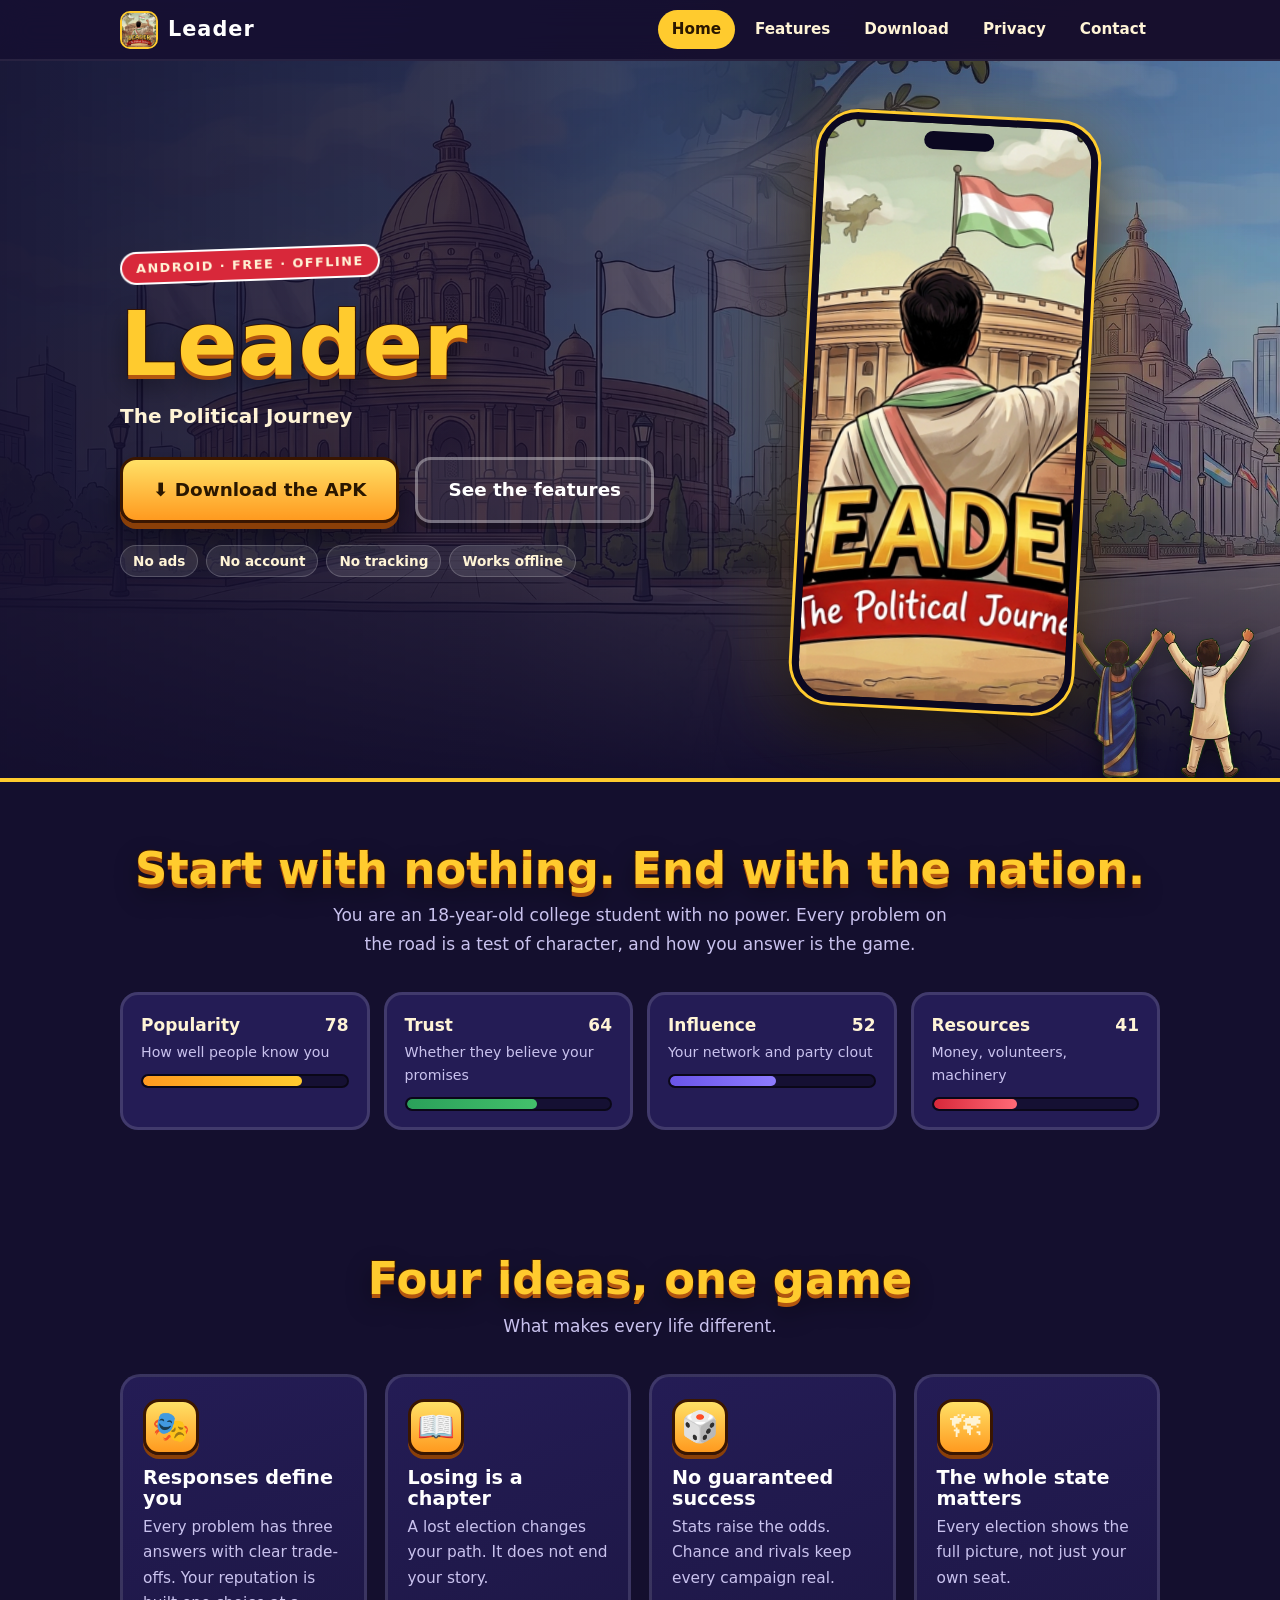
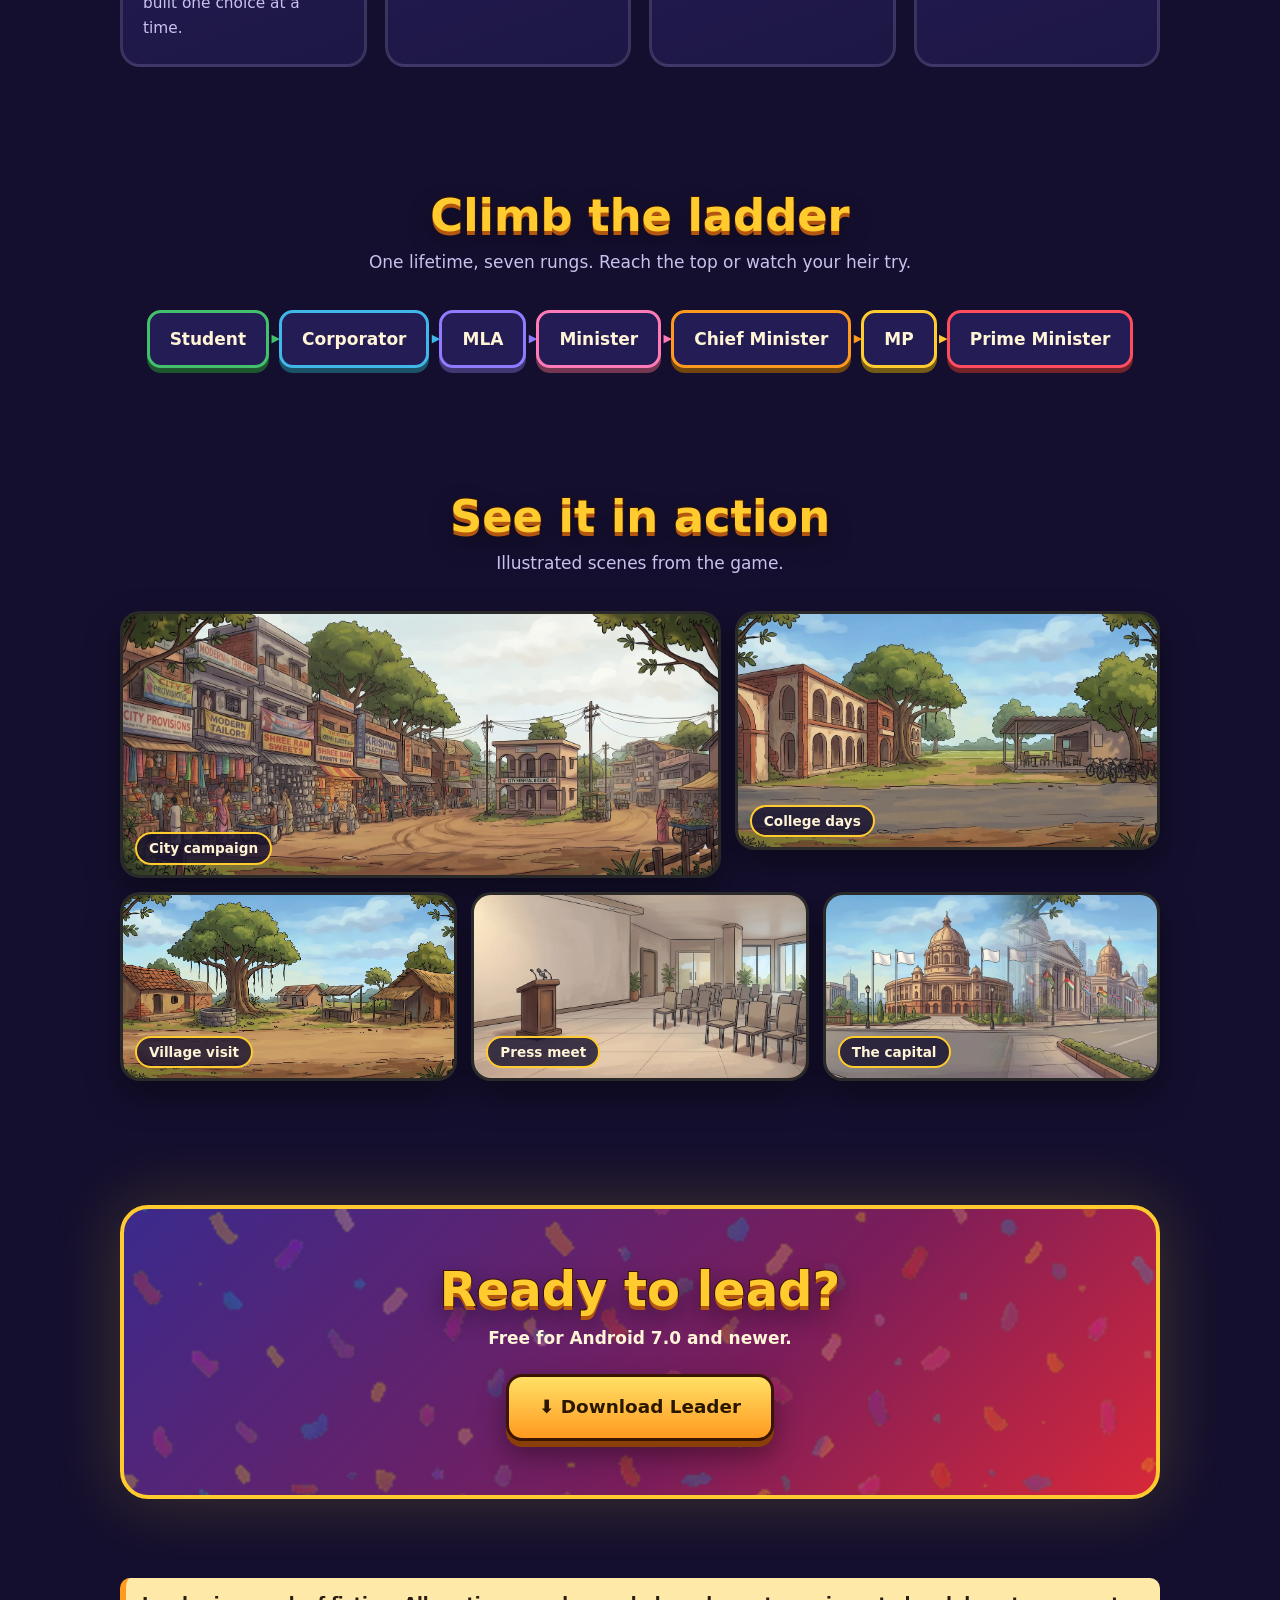
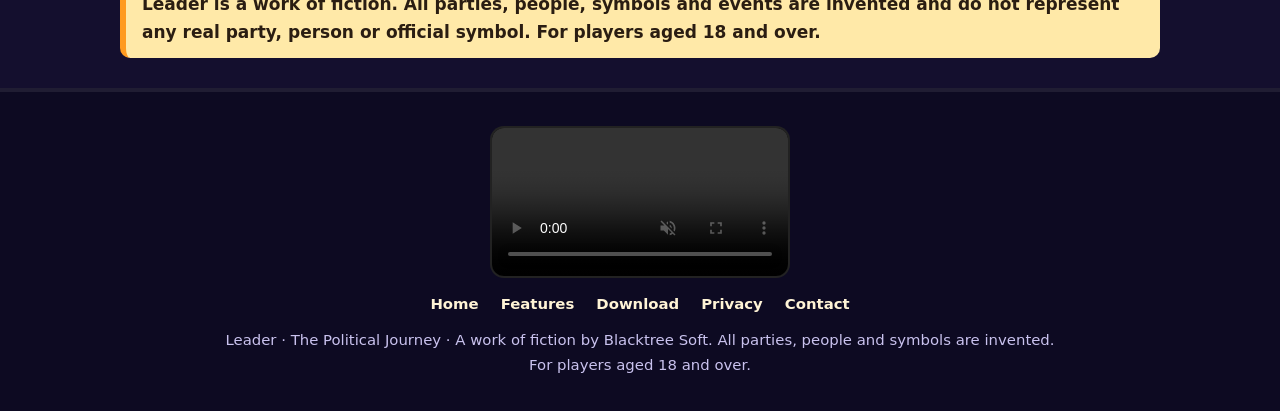
==== commit 9eeb06f4: "Footer video loops, muted by default, plays when in view Co-Authored-By: Claude Sonnet 5.5 <noreply@" ====
--- a/index.html
+++ b/index.html
@@ -1,7 +1,7 @@
 <!doctype html>
 <html lang="en"><head><meta charset="utf-8"><meta name="viewport" content="width=device-width,initial-scale=1">
 <title>Leader | The Political Journey</title><meta name="description" content="Leader: The Political Journey, a fictional single-player political career game for Android. Rise from student to Prime Minister."><meta name="theme-color" content="#140f2e">
-<meta property="og:title" content="Leader | The Political Journey"><meta property="og:description" content="Leader: The Political Journey, a fictional single-player political career game for Android. Rise from student to Prime Minister."><meta property="og:image" content="img/icon.png">
+<meta property="og:title" content="Leader | The Political Journey"><meta property="og:description" content="Leader: The Political Journey, a fictional single-player political career game for Android. Rise from student to Prime Minister."><meta property="og:image" content="https://leader-app.github.io/img/icon.png">
 <link rel="icon" href="img/favicon.png"><link rel="stylesheet" href="style.css"></head><body>
 <div class="bar"><div class="wrap"><a class="logo" href="index.html"><img src="img/favicon.png" alt="">Leader</a><nav><a href="index.html" class=on>Home</a><a href="features.html">Features</a><a href="download.html">Download</a><a href="privacy.html">Privacy</a><a href="contact.html">Contact</a></nav></div></div>
 <header class="hero"><div class="bg"></div>
@@ -48,7 +48,7 @@
 <section><div class="wrap"><div class="band rv"><h2 class="gold">Ready to lead?</h2><p style="font-weight:800;margin:0 0 22px">Free for Android 7.0 and newer.</p><a class="btn" href="download.html">&#11015; Download Leader</a></div></div></section>
 <div class="wrap"><p class="note" style="color:#2a1d12;font-weight:700">Leader is a work of fiction. All parties, people, symbols and events are invented and do not represent any real party, person or official symbol. For players aged 18 and over.</p></div>
 
-<footer><div class="made"><video src="video/blacktree.mp4" controls preload="none" playsinline></video></div>
+<footer><div class="made"><video src="video/blacktree.mp4" muted loop controls preload="none" playsinline></video></div>
 <div class="links"><a href="index.html">Home</a><a href="features.html">Features</a><a href="download.html">Download</a><a href="privacy.html">Privacy</a><a href="contact.html">Contact</a></div>
 Leader &middot; The Political Journey &middot; A work of fiction by Blacktree Soft. All parties, people and symbols are invented.<br>For players aged 18 and over.</footer>
 
@@ -56,6 +56,7 @@
 (function(){var io=new IntersectionObserver(function(es){es.forEach(function(e){if(e.isIntersecting){e.target.classList.add('on');io.unobserve(e.target)}})},{threshold:.15});
 document.querySelectorAll('.rv,.stats').forEach(function(n){io.observe(n)});
 setTimeout(function(){document.querySelectorAll('.rv,.stats').forEach(function(n){var r=n.getBoundingClientRect();if(r.top<innerHeight*1.2)n.classList.add('on')})},1200);
+var f=document.querySelector('.made video');if(f){f.muted=true;new IntersectionObserver(function(es){es.forEach(function(e){if(e.isIntersecting){f.play().catch(function(){})}else{f.pause()}})},{threshold:.3}).observe(f)}
 var v=document.querySelector('.phone video');if(v){v.play&&v.play().catch(function(){})}})();
 </script>
 </body></html>
--- a/style.css
+++ b/style.css
@@ -90,6 +90,6 @@
 .made{max-width:300px;margin:0 auto 14px;border-radius:14px;overflow:hidden;border:2px solid #ffffff22;background:#000}.made video{width:100%;display:block}
 /* reveal */
 .rv{opacity:0;transform:translateY(28px);transition:opacity .7s,transform .7s}.rv.on{opacity:1;transform:none}
-@media(max-width:820px){.hero .wrap{grid-template-columns:1fr;text-align:center}.hero .lead{margin-inline:auto}.cta,.badges{justify-content:center}.heroChars{display:none}.hero:after{background:linear-gradient(180deg,#140f2ecc,#140f2ef2)}.phone{order:-1;width:200px}
+@media(max-width:820px){.bar nav a{padding:6px 10px;font-size:.88rem}.hero .wrap{grid-template-columns:1fr;text-align:center}.hero .lead{margin-inline:auto}.cta,.badges{justify-content:center}.heroChars{display:none}.hero:after{background:linear-gradient(180deg,#140f2ecc,#140f2ef2)}.phone{order:-1;width:200px}
  .gal{grid-template-columns:1fr 1fr}.shot:nth-child(n){grid-column:span 2;aspect-ratio:16/9;min-height:0}.rung:after{display:none}.paper{padding:22px 18px}}
 @media(prefers-reduced-motion:reduce){*{animation:none!important;transition:none!important}.rv{opacity:1;transform:none}}
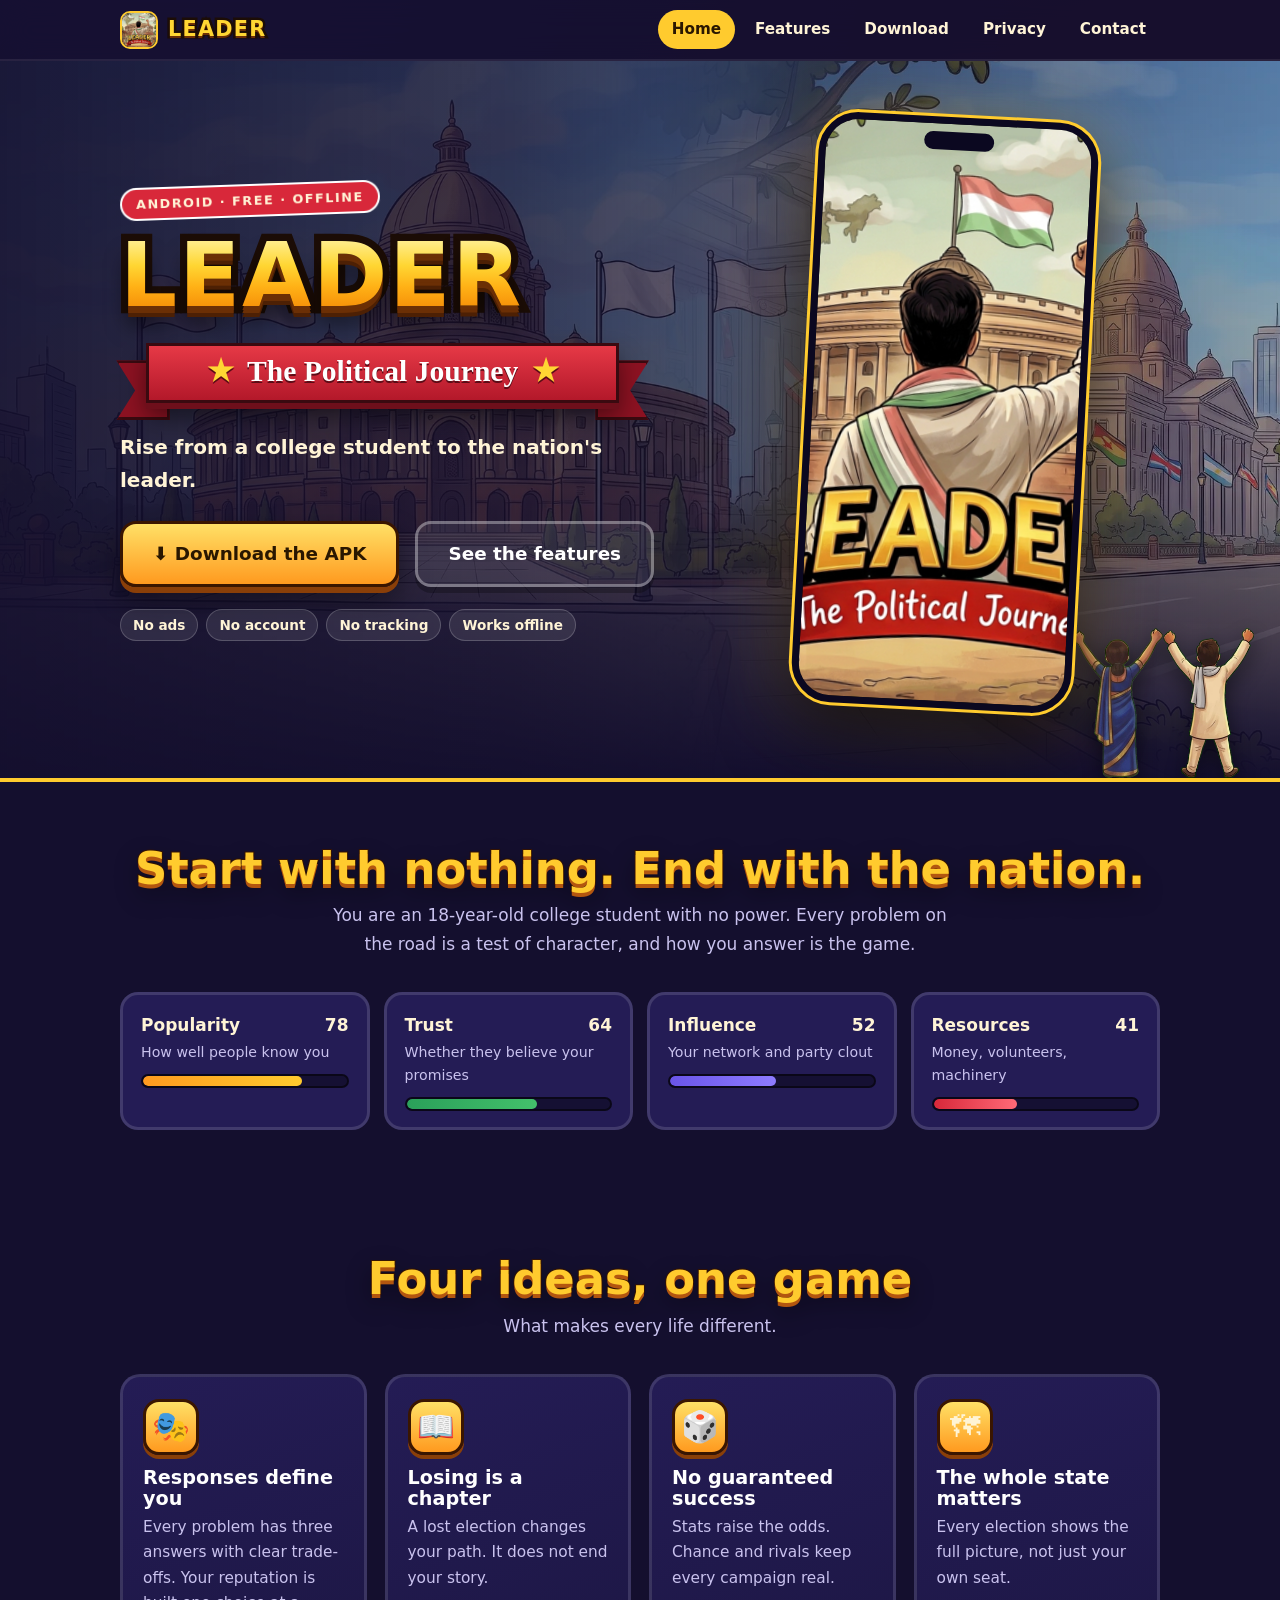
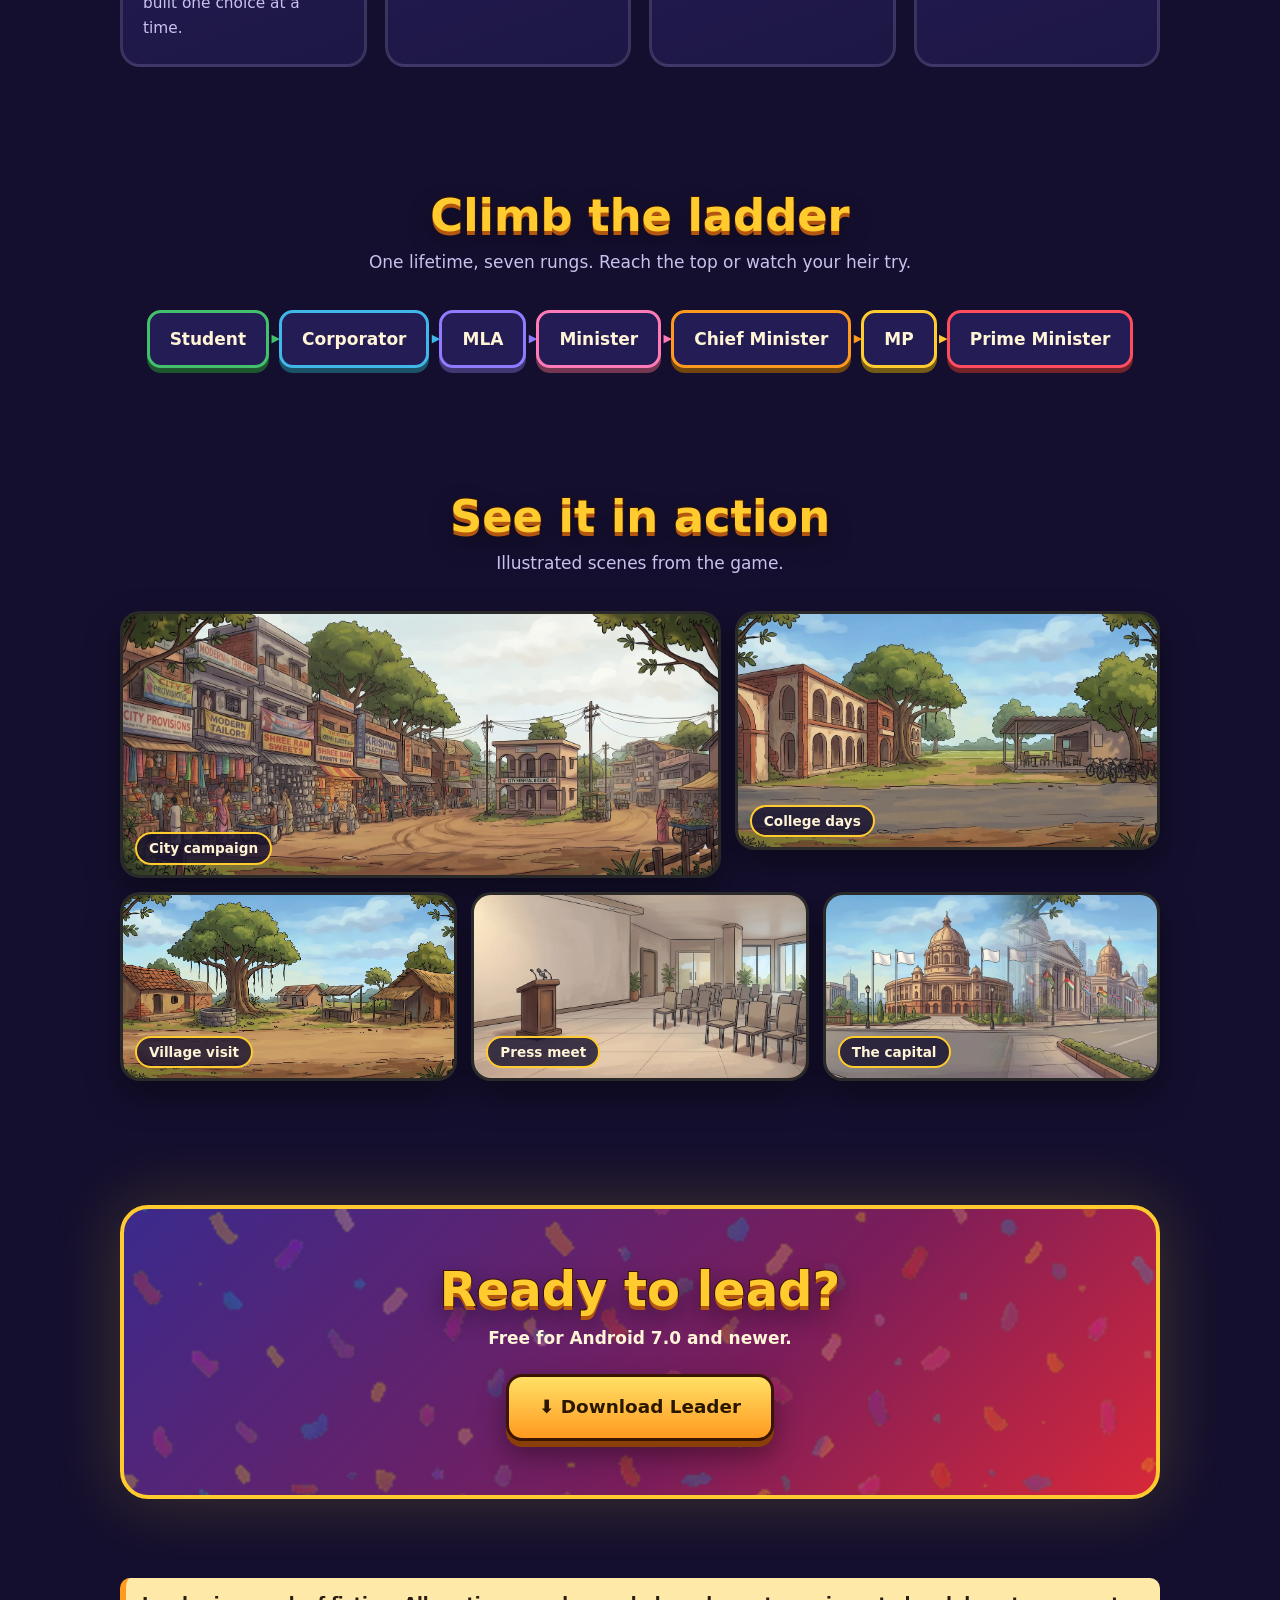
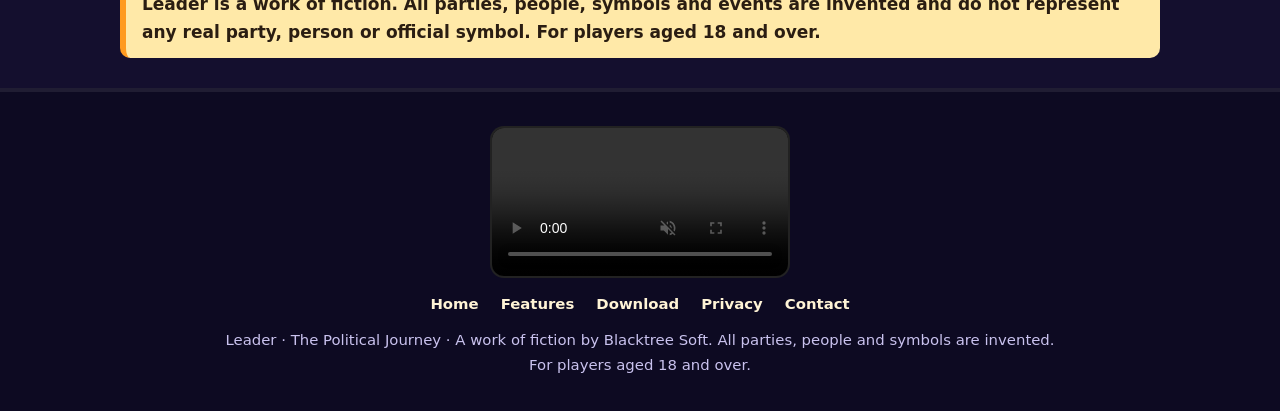
==== commit 70b031bb: "Title and tagline in the app icon style: gold 3D letters and red ribbon Co-Authored-By: Claude Sonne" ====
--- a/index.html
+++ b/index.html
@@ -3,13 +3,12 @@
 <title>Leader | The Political Journey</title><meta name="description" content="Leader: The Political Journey, a fictional single-player political career game for Android. Rise from student to Prime Minister."><meta name="theme-color" content="#140f2e">
 <meta property="og:title" content="Leader | The Political Journey"><meta property="og:description" content="Leader: The Political Journey, a fictional single-player political career game for Android. Rise from student to Prime Minister."><meta property="og:image" content="https://leader-app.github.io/img/icon.png">
 <link rel="icon" href="img/favicon.png"><link rel="stylesheet" href="style.css"></head><body>
-<div class="bar"><div class="wrap"><a class="logo" href="index.html"><img src="img/favicon.png" alt="">Leader</a><nav><a href="index.html" class=on>Home</a><a href="features.html">Features</a><a href="download.html">Download</a><a href="privacy.html">Privacy</a><a href="contact.html">Contact</a></nav></div></div>
+<div class="bar"><div class="wrap"><a class="logo" href="index.html"><img src="img/favicon.png" alt=""><span class="navtitle">Leader</span></a><nav><a href="index.html" class=on>Home</a><a href="features.html">Features</a><a href="download.html">Download</a><a href="privacy.html">Privacy</a><a href="contact.html">Contact</a></nav></div></div>
 <header class="hero"><div class="bg"></div>
 <div class="heroChars"><img src="img/player_female_formal_cheer.webp" alt=""><img src="img/player_male_kurta_cheer.webp" alt=""></div>
 <div class="wrap"><div>
 <span class="tag">Android &middot; Free &middot; Offline</span>
-<h1 class="gold">Leader</h1>
-<p class="lead">The Political Journey</p>
+<div class="heroTitle"><h1 class="logo3d" data-text="LEADER">LEADER</h1><br><div class="ribbon"><i>&#9733;</i>The Political Journey<i>&#9733;</i></div></div><p class="lead" style="margin-top:22px">Rise from a college student to the nation's leader.</p>
 <div class="cta"><a class="btn" href="download.html">&#11015; Download the APK</a><a class="btn ghost" href="features.html">See the features</a></div>
 <div class="badges"><span>No ads</span><span>No account</span><span>No tracking</span><span>Works offline</span></div>
 </div>
--- a/style.css
+++ b/style.css
@@ -88,6 +88,18 @@
 footer .links{display:flex;flex-wrap:wrap;justify-content:center;gap:6px 22px;margin-bottom:12px}
 footer a{text-decoration:none;font-weight:800;color:var(--cream)}footer a:hover{color:var(--gold)}
 .made{max-width:300px;margin:0 auto 14px;border-radius:14px;overflow:hidden;border:2px solid #ffffff22;background:#000}.made video{width:100%;display:block}
+
+/* app-icon style title: fat gold letters, dark outline, 3D edge; red ribbon tagline */
+.logo3d{position:relative;display:inline-block;margin:14px 0 6px;font-size:clamp(3.6rem,13vw,7.2rem);letter-spacing:.02em;line-height:1;text-transform:uppercase;color:#1c0d06;-webkit-text-stroke:.16em #1c0d06;paint-order:stroke fill;text-shadow:0 .04em #6b2f05,0 .08em #6b2f05,0 .12em #4d2004,0 .2em .25em #0009}
+.logo3d:after{content:attr(data-text);position:absolute;left:0;top:0;-webkit-text-stroke:0;text-shadow:none;background:linear-gradient(180deg,#fff7b0 0%,#ffd633 38%,#ffb116 62%,#f07d00 100%);-webkit-background-clip:text;background-clip:text;color:transparent}
+.ribbon{position:relative;display:inline-block;margin:18px 26px 6px;padding:.28em 1.5em .34em;color:#fff;font:700 clamp(1.15rem,3.6vw,1.85rem)/1.2 "Segoe Print","Bradley Hand","Marker Felt","Chalkboard SE","Comic Sans MS",cursive;background:linear-gradient(180deg,#e63946,#b3182a);border:3px solid #3a0a10;box-shadow:0 6px 0 #6e0f1b,0 14px 24px #0007;text-shadow:0 2px 0 #5a0c16}
+.ribbon:before,.ribbon:after{content:"";position:absolute;top:.5em;width:1.6em;height:100%;background:#8d1222;border:3px solid #3a0a10;z-index:-1}
+.ribbon:before{left:-1.1em;clip-path:polygon(0 0,100% 0,100% 100%,0 100%,35% 50%)}
+.ribbon:after{right:-1.1em;clip-path:polygon(0 0,100% 0,65% 50%,100% 100%,0 100%)}
+.ribbon i{font-style:normal;color:#ffd633;margin:0 .45em;text-shadow:0 2px 0 #5a0c16}
+.navtitle{font-weight:900;letter-spacing:.06em;text-transform:uppercase;color:#ffd633;-webkit-text-stroke:5px #1c0d06;paint-order:stroke fill;text-shadow:0 2px 0 #6b2f05}
+.heroTitle{text-align:left}
+@media(max-width:820px){.heroTitle{text-align:center}.ribbon{white-space:nowrap;font-size:1.02rem;padding:.3em .7em .36em;margin:16px 20px 6px}.ribbon i{margin:0 .25em}}
 /* reveal */
 .rv{opacity:0;transform:translateY(28px);transition:opacity .7s,transform .7s}.rv.on{opacity:1;transform:none}
 @media(max-width:820px){.bar nav a{padding:6px 10px;font-size:.88rem}.hero .wrap{grid-template-columns:1fr;text-align:center}.hero .lead{margin-inline:auto}.cta,.badges{justify-content:center}.heroChars{display:none}.hero:after{background:linear-gradient(180deg,#140f2ecc,#140f2ef2)}.phone{order:-1;width:200px}
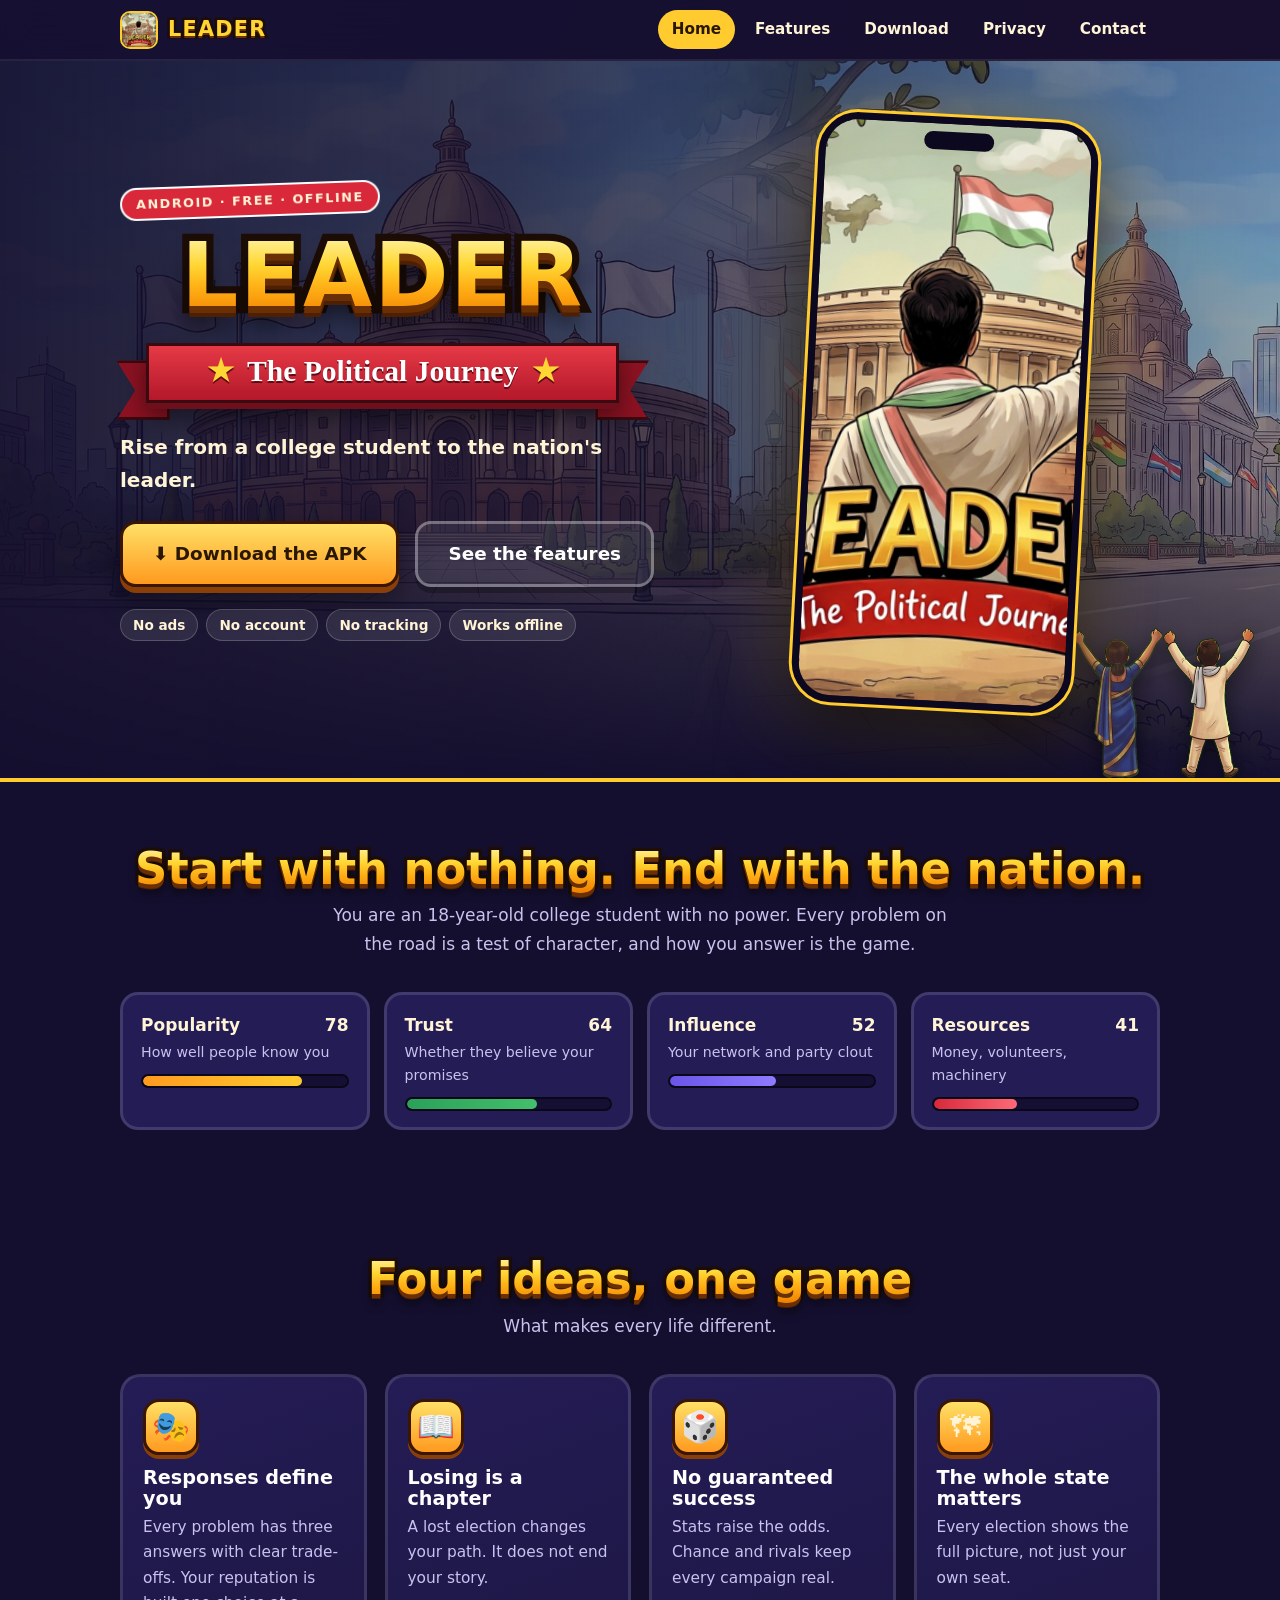
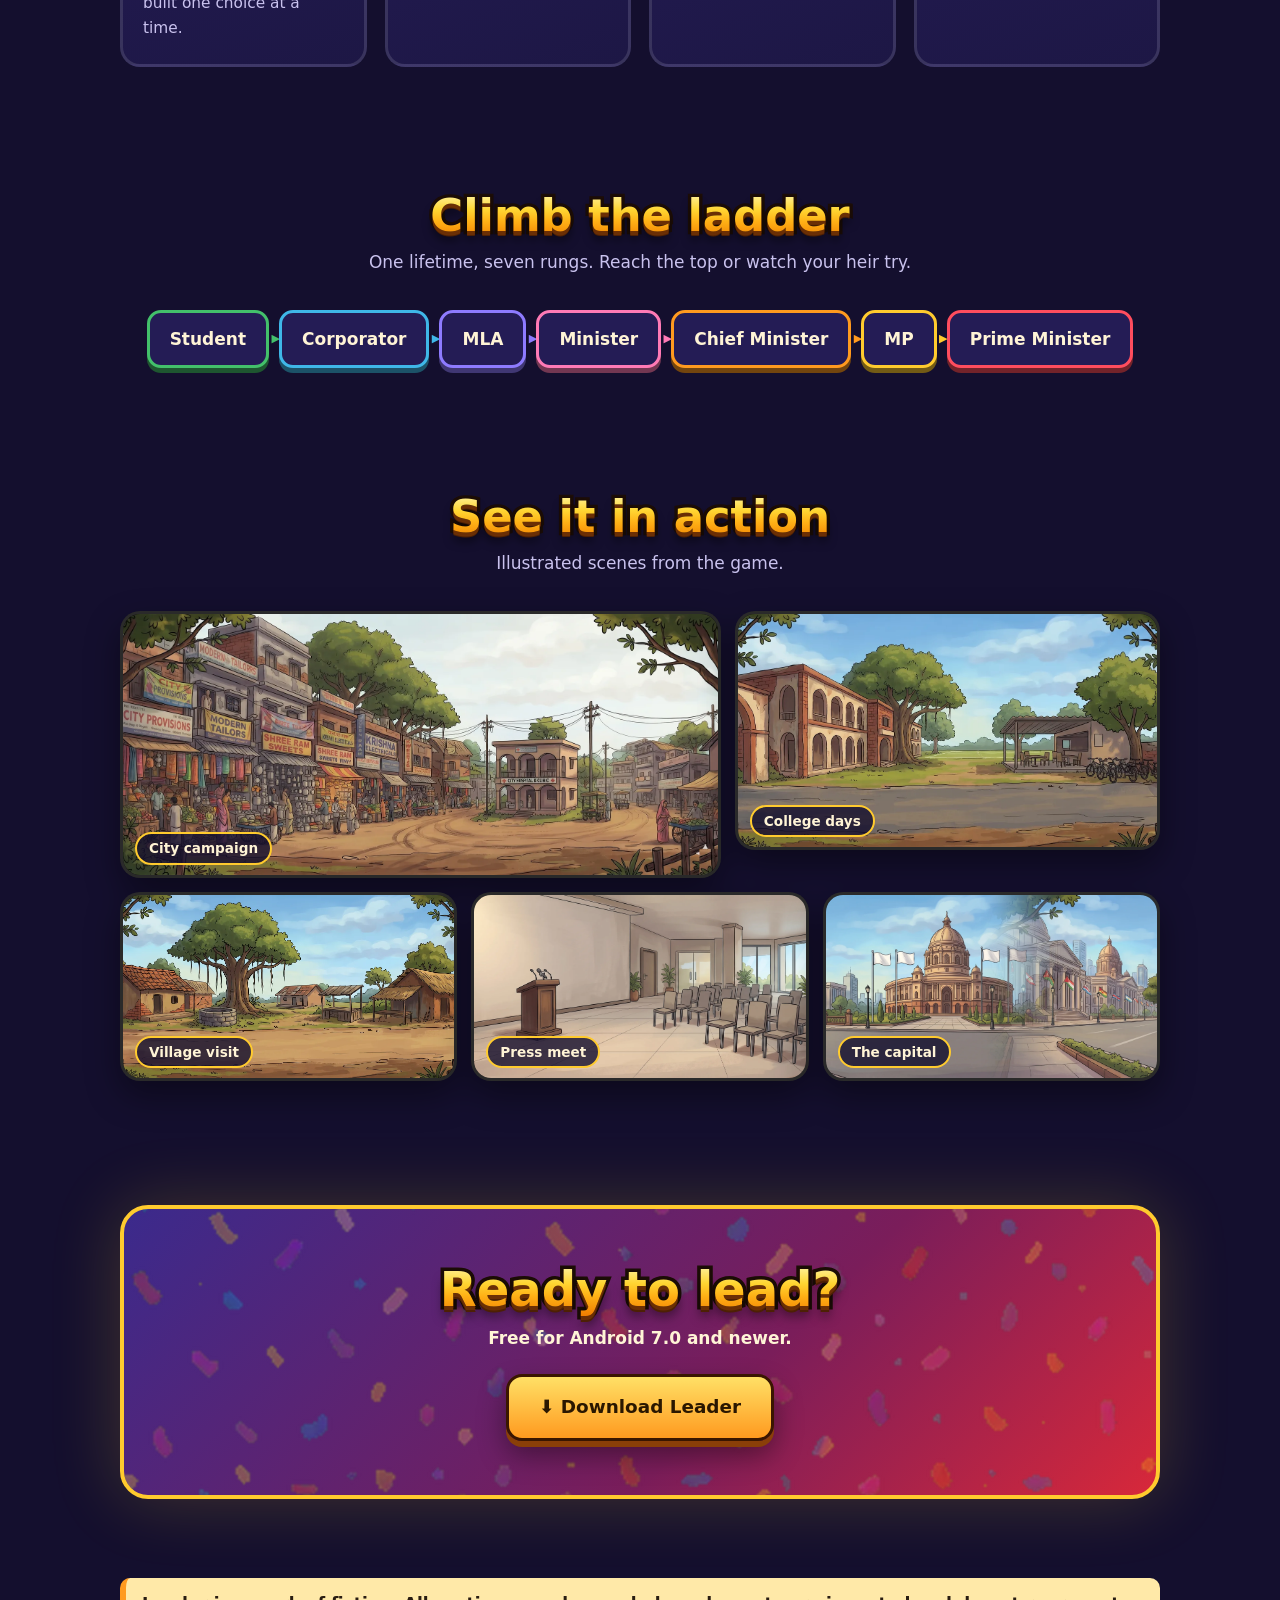
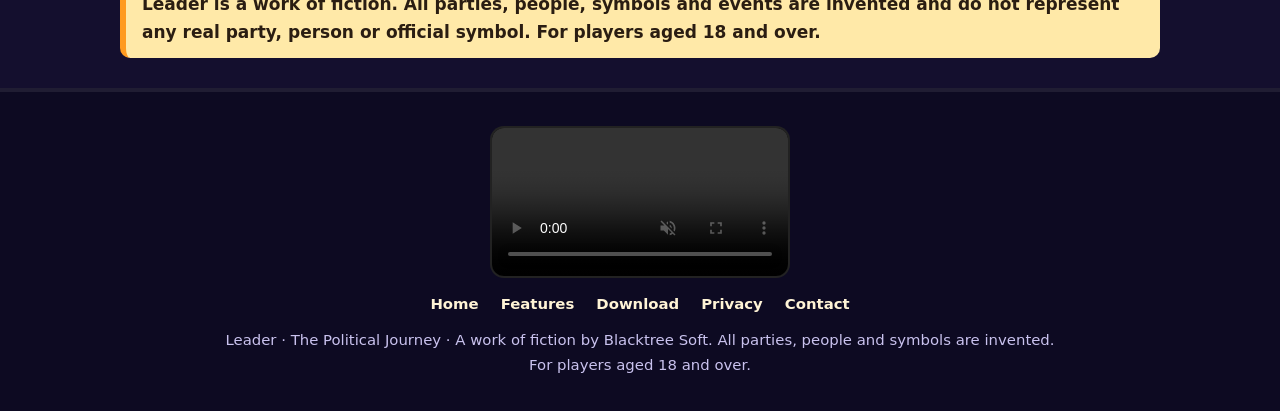
==== commit 8d38c6c1: "Page headings in the app icon style Co-Authored-By: Claude Sonnet 5.5 <noreply@anthropic.com>" ====
--- a/index.html
+++ b/index.html
@@ -15,7 +15,7 @@
 <div class="phone"><video src="video/title.mp4" autoplay muted loop playsinline poster="img/icon.png"></video></div>
 </div></header>
 
-<section><div class="wrap"><h2 class="sec gold rv">Start with nothing. End with the nation.</h2>
+<section><div class="wrap"><h2 class="sec gold rv" data-text="Start with nothing. End with the nation.">Start with nothing. End with the nation.</h2>
 <p class="sub rv">You are an 18-year-old college student with no power. Every problem on the road is a test of character, and how you answer is the game.</p>
 <div class="stats">
 <div class="stat"><b>Popularity <span>78</span></b><small>How well people know you</small><div class="meter"><i style="--w:78%;background:linear-gradient(90deg,#ff9a1f,#ffcb2e)"></i></div></div>
@@ -24,7 +24,7 @@
 <div class="stat"><b>Resources <span>41</span></b><small>Money, volunteers, machinery</small><div class="meter"><i style="--w:41%;background:linear-gradient(90deg,#d8283a,#ff6a77)"></i></div></div>
 </div></div></section>
 
-<section><div class="wrap"><h2 class="sec gold rv">Four ideas, one game</h2><p class="sub rv">What makes every life different.</p>
+<section><div class="wrap"><h2 class="sec gold rv" data-text="Four ideas, one game">Four ideas, one game</h2><p class="sub rv">What makes every life different.</p>
 <div class="grid">
 <div class="card rv"><div class="ico">&#127917;</div><h3>Responses define you</h3><p>Every problem has three answers with clear trade-offs. Your reputation is built one choice at a time.</p></div>
 <div class="card rv"><div class="ico">&#128214;</div><h3>Losing is a chapter</h3><p>A lost election changes your path. It does not end your story.</p></div>
@@ -32,10 +32,10 @@
 <div class="card rv"><div class="ico">&#128506;</div><h3>The whole state matters</h3><p>Every election shows the full picture, not just your own seat.</p></div>
 </div></div></section>
 
-<section><div class="wrap"><h2 class="sec gold rv">Climb the ladder</h2><p class="sub rv">One lifetime, seven rungs. Reach the top or watch your heir try.</p>
+<section><div class="wrap"><h2 class="sec gold rv" data-text="Climb the ladder">Climb the ladder</h2><p class="sub rv">One lifetime, seven rungs. Reach the top or watch your heir try.</p>
 <div class="ladder rv"><div class="rung">Student</div><div class="rung">Corporator</div><div class="rung">MLA</div><div class="rung">Minister</div><div class="rung">Chief Minister</div><div class="rung">MP</div><div class="rung">Prime Minister</div></div></div></section>
 
-<section><div class="wrap"><h2 class="sec gold rv">See it in action</h2><p class="sub rv">Illustrated scenes from the game.</p>
+<section><div class="wrap"><h2 class="sec gold rv" data-text="See it in action">See it in action</h2><p class="sub rv">Illustrated scenes from the game.</p>
 <div class="gal">
 <div class="shot rv"><img src="img/trail_city_2.webp" alt="A busy city street" loading="lazy"><span>City campaign</span></div>
 <div class="shot rv"><img src="img/trail_college.webp" alt="A college campus" loading="lazy"><span>College days</span></div>
@@ -44,7 +44,7 @@
 <div class="shot rv"><img src="img/bg_capital.webp" alt="The capital" loading="lazy"><span>The capital</span></div>
 </div></div></section>
 
-<section><div class="wrap"><div class="band rv"><h2 class="gold">Ready to lead?</h2><p style="font-weight:800;margin:0 0 22px">Free for Android 7.0 and newer.</p><a class="btn" href="download.html">&#11015; Download Leader</a></div></div></section>
+<section><div class="wrap"><div class="band rv"><h2 class="gold" data-text="Ready to lead?">Ready to lead?</h2><p style="font-weight:800;margin:0 0 22px">Free for Android 7.0 and newer.</p><a class="btn" href="download.html">&#11015; Download Leader</a></div></div></section>
 <div class="wrap"><p class="note" style="color:#2a1d12;font-weight:700">Leader is a work of fiction. All parties, people, symbols and events are invented and do not represent any real party, person or official symbol. For players aged 18 and over.</p></div>
 
 <footer><div class="made"><video src="video/blacktree.mp4" muted loop controls preload="none" playsinline></video></div>
--- a/style.css
+++ b/style.css
@@ -15,7 +15,8 @@
 .bar nav a:hover{background:#ffffff1c}.bar nav a.on{background:var(--gold);color:#2a1700}
 /* type */
 h1,h2,h3{font-family:"Arial Rounded MT Bold","Avenir Next",ui-rounded,"Trebuchet MS",system-ui,sans-serif;font-weight:900;line-height:1.1;margin:0}
-.gold{color:var(--gold);-webkit-text-stroke:2px #3a1600;paint-order:stroke fill;text-shadow:0 4px 0 #b3560f,0 10px 24px #0007}
+.gold{position:relative;color:#1c0d06;-webkit-text-stroke:.15em #1c0d06;paint-order:stroke fill;text-shadow:0 .04em #6b2f05,0 .08em #6b2f05,0 .12em #4d2004,0 .2em .22em #0008}
+.gold:after{content:attr(data-text);position:absolute;inset:0;text-align:inherit;-webkit-text-stroke:0;text-shadow:none;background:linear-gradient(180deg,#fff7b0 0%,#ffd633 38%,#ffb116 62%,#f07d00 100%);-webkit-background-clip:text;background-clip:text;color:transparent}
 h2.sec{font-size:clamp(1.9rem,4.5vw,2.8rem);text-align:center;margin:0 0 8px}
 .sub{text-align:center;color:var(--mut);max-width:620px;margin:0 auto 34px}
 section{padding:62px 0}
@@ -98,7 +99,7 @@
 .ribbon:after{right:-1.1em;clip-path:polygon(0 0,100% 0,65% 50%,100% 100%,0 100%)}
 .ribbon i{font-style:normal;color:#ffd633;margin:0 .45em;text-shadow:0 2px 0 #5a0c16}
 .navtitle{font-weight:900;letter-spacing:.06em;text-transform:uppercase;color:#ffd633;-webkit-text-stroke:5px #1c0d06;paint-order:stroke fill;text-shadow:0 2px 0 #6b2f05}
-.heroTitle{text-align:left}
+.heroTitle{display:inline-block;text-align:center}
 @media(max-width:820px){.heroTitle{text-align:center}.ribbon{white-space:nowrap;font-size:1.02rem;padding:.3em .7em .36em;margin:16px 20px 6px}.ribbon i{margin:0 .25em}}
 /* reveal */
 .rv{opacity:0;transform:translateY(28px);transition:opacity .7s,transform .7s}.rv.on{opacity:1;transform:none}
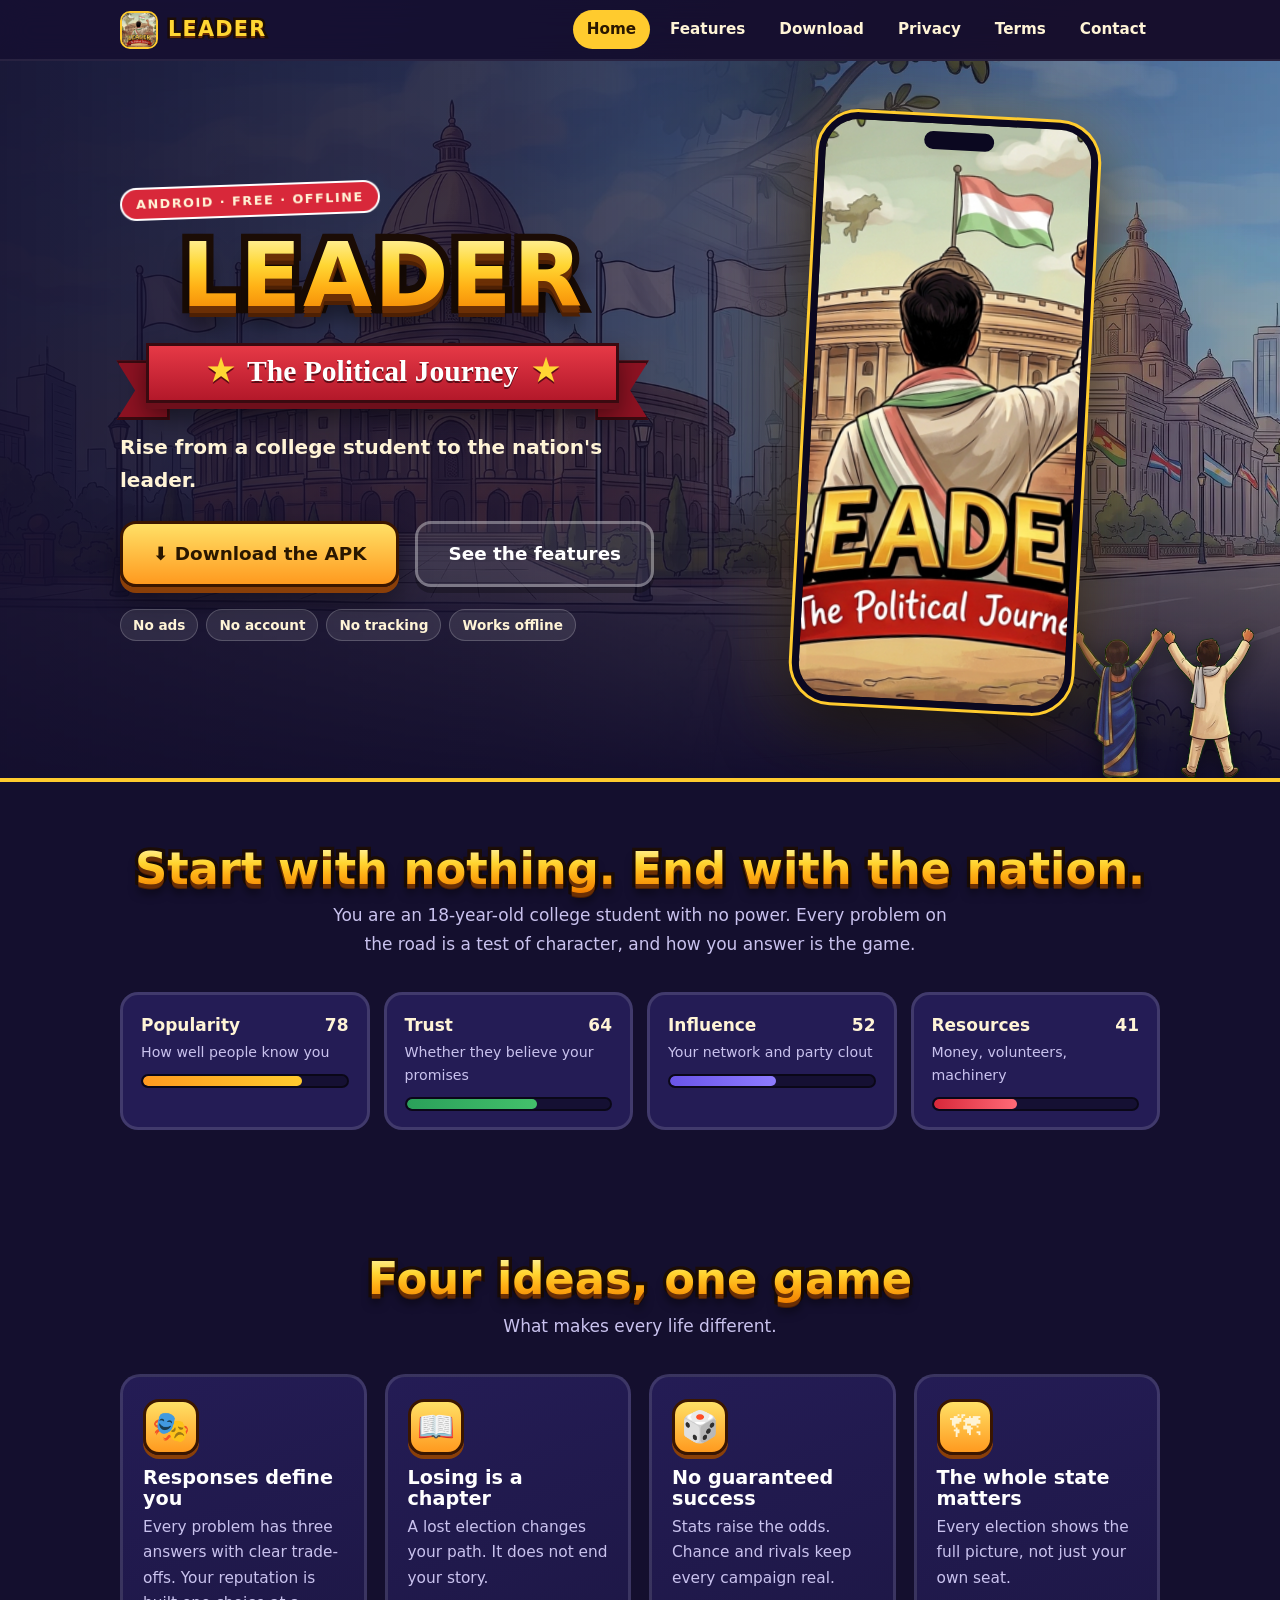
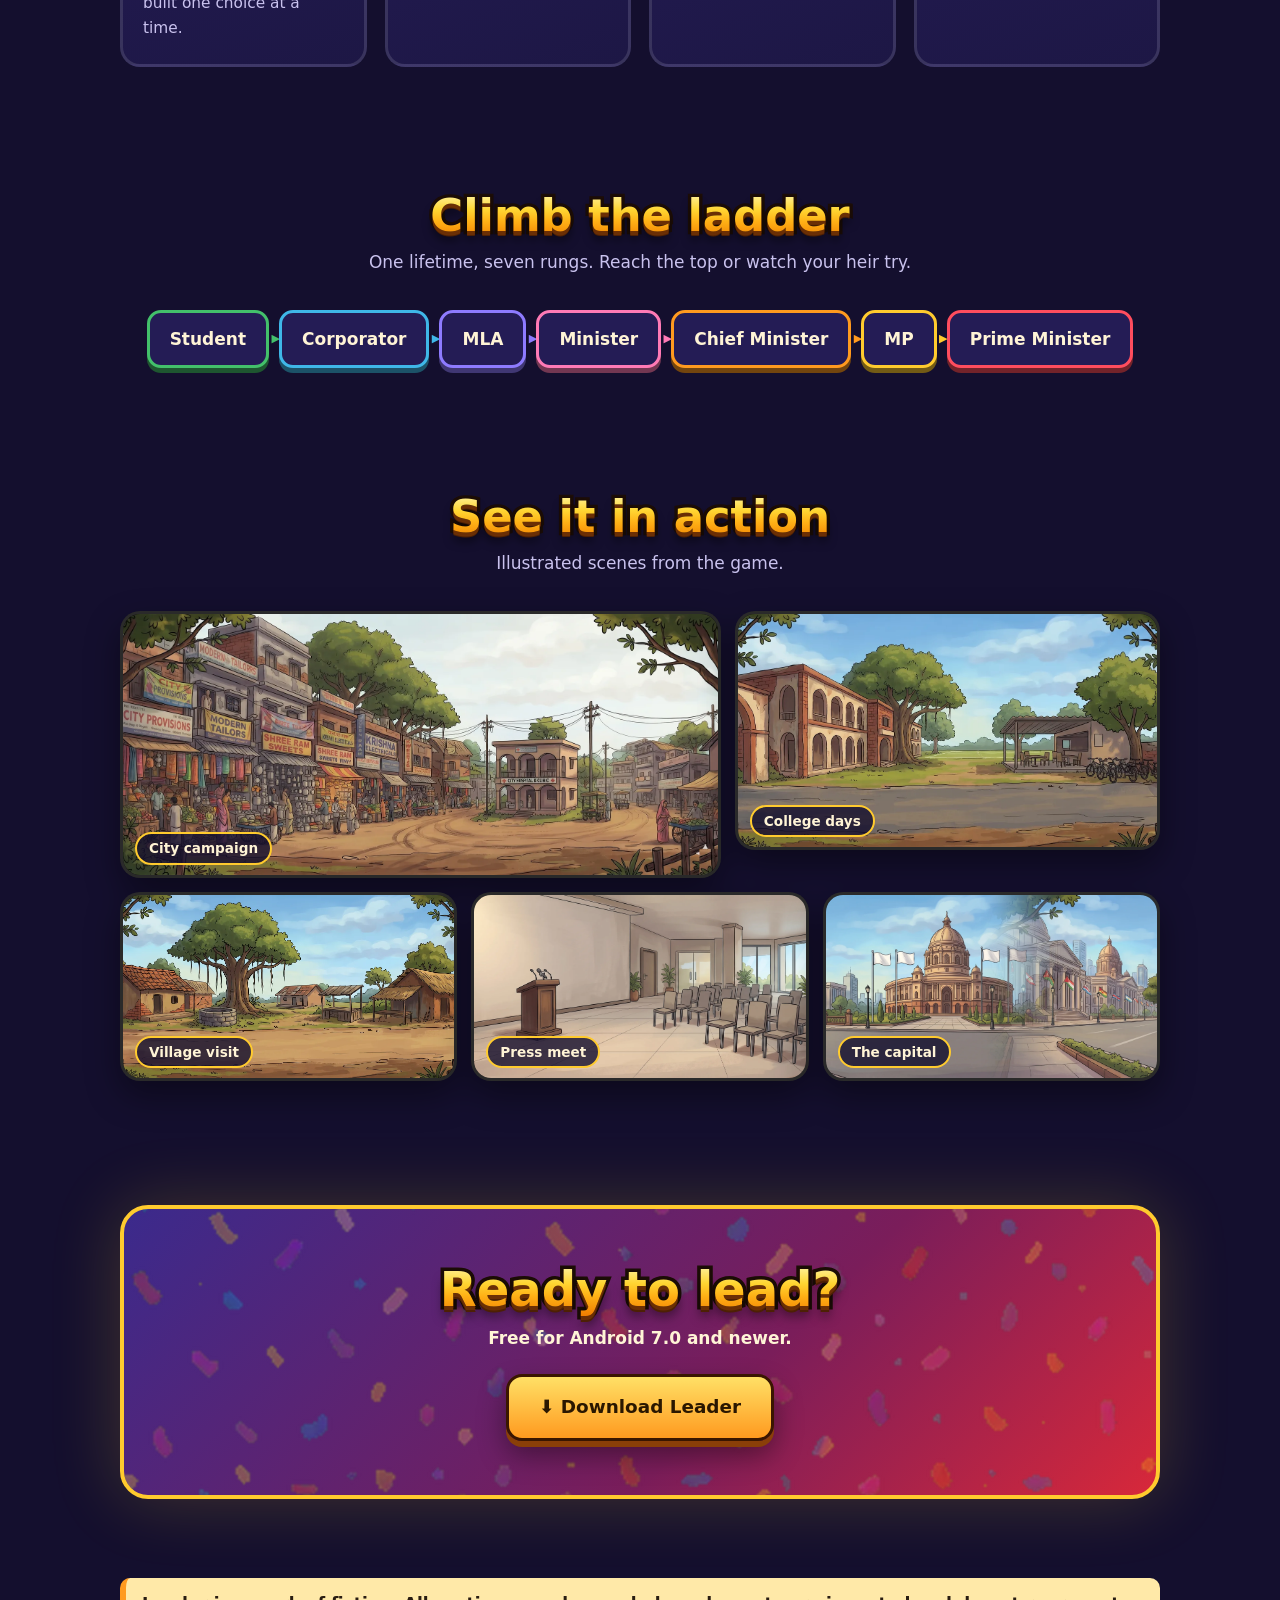
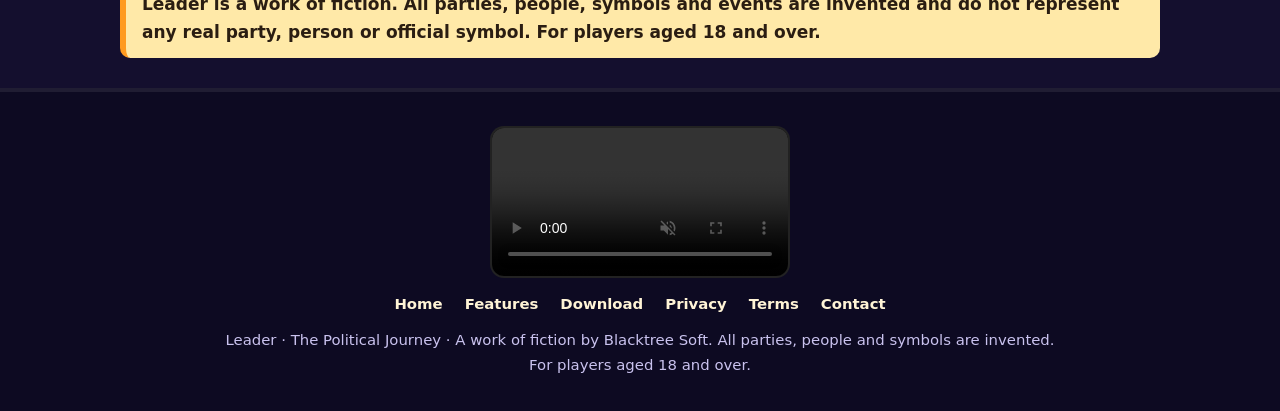
==== commit 0383af07: "Detailed fiction disclaimer in privacy policy; add Terms of Service page and nav links" ====
--- a/index.html
+++ b/index.html
@@ -3,7 +3,7 @@
 <title>Leader | The Political Journey</title><meta name="description" content="Leader: The Political Journey, a fictional single-player political career game for Android. Rise from student to Prime Minister."><meta name="theme-color" content="#140f2e">
 <meta property="og:title" content="Leader | The Political Journey"><meta property="og:description" content="Leader: The Political Journey, a fictional single-player political career game for Android. Rise from student to Prime Minister."><meta property="og:image" content="https://leader-app.github.io/img/icon.png">
 <link rel="icon" href="img/favicon.png"><link rel="stylesheet" href="style.css"></head><body>
-<div class="bar"><div class="wrap"><a class="logo" href="index.html"><img src="img/favicon.png" alt=""><span class="navtitle">Leader</span></a><nav><a href="index.html" class=on>Home</a><a href="features.html">Features</a><a href="download.html">Download</a><a href="privacy.html">Privacy</a><a href="contact.html">Contact</a></nav></div></div>
+<div class="bar"><div class="wrap"><a class="logo" href="index.html"><img src="img/favicon.png" alt=""><span class="navtitle">Leader</span></a><nav><a href="index.html" class=on>Home</a><a href="features.html">Features</a><a href="download.html">Download</a><a href="privacy.html">Privacy</a><a href="terms.html">Terms</a><a href="contact.html">Contact</a></nav></div></div>
 <header class="hero"><div class="bg"></div>
 <div class="heroChars"><img src="img/player_female_formal_cheer.webp" alt=""><img src="img/player_male_kurta_cheer.webp" alt=""></div>
 <div class="wrap"><div>
@@ -48,7 +48,7 @@
 <div class="wrap"><p class="note" style="color:#2a1d12;font-weight:700">Leader is a work of fiction. All parties, people, symbols and events are invented and do not represent any real party, person or official symbol. For players aged 18 and over.</p></div>
 
 <footer><div class="made"><video src="video/blacktree.mp4" muted loop controls preload="none" playsinline></video></div>
-<div class="links"><a href="index.html">Home</a><a href="features.html">Features</a><a href="download.html">Download</a><a href="privacy.html">Privacy</a><a href="contact.html">Contact</a></div>
+<div class="links"><a href="index.html">Home</a><a href="features.html">Features</a><a href="download.html">Download</a><a href="privacy.html">Privacy</a><a href="terms.html">Terms</a><a href="contact.html">Contact</a></div>
 Leader &middot; The Political Journey &middot; A work of fiction by Blacktree Soft. All parties, people and symbols are invented.<br>For players aged 18 and over.</footer>
 
 <script>
